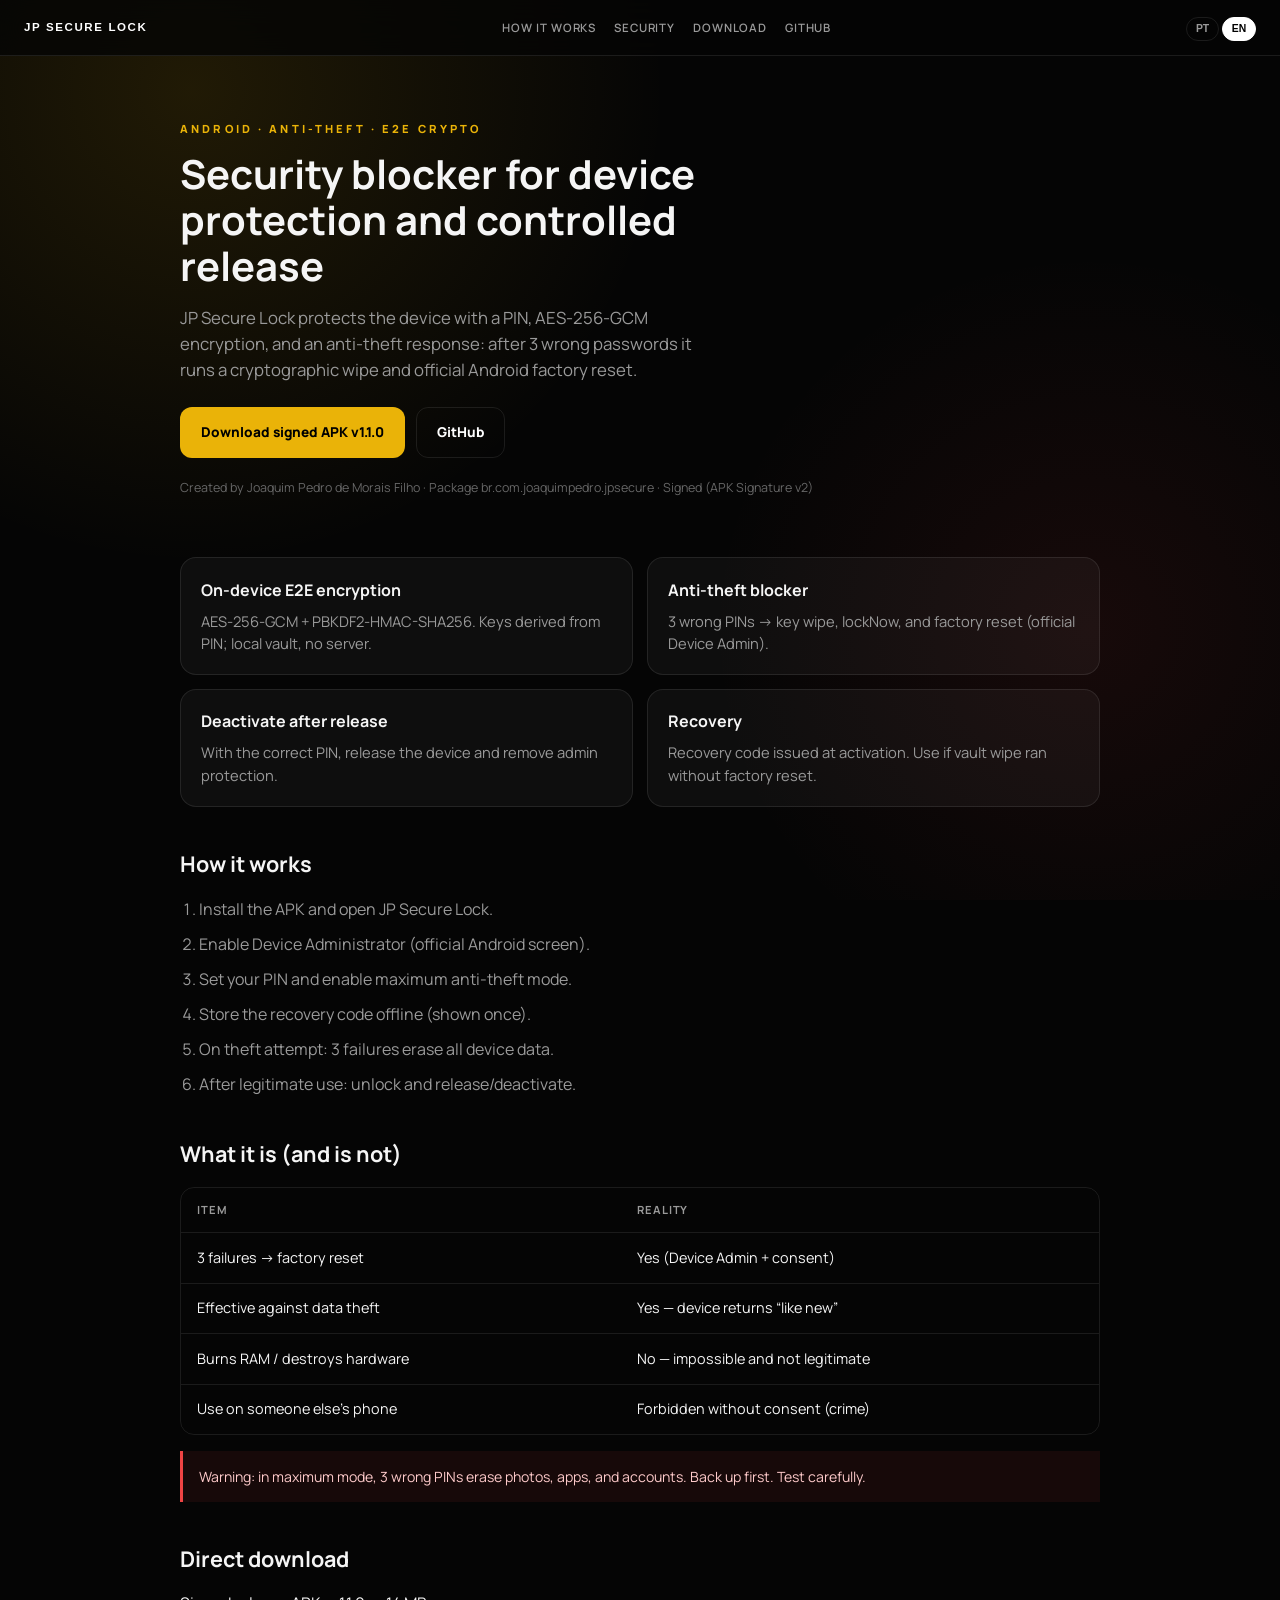
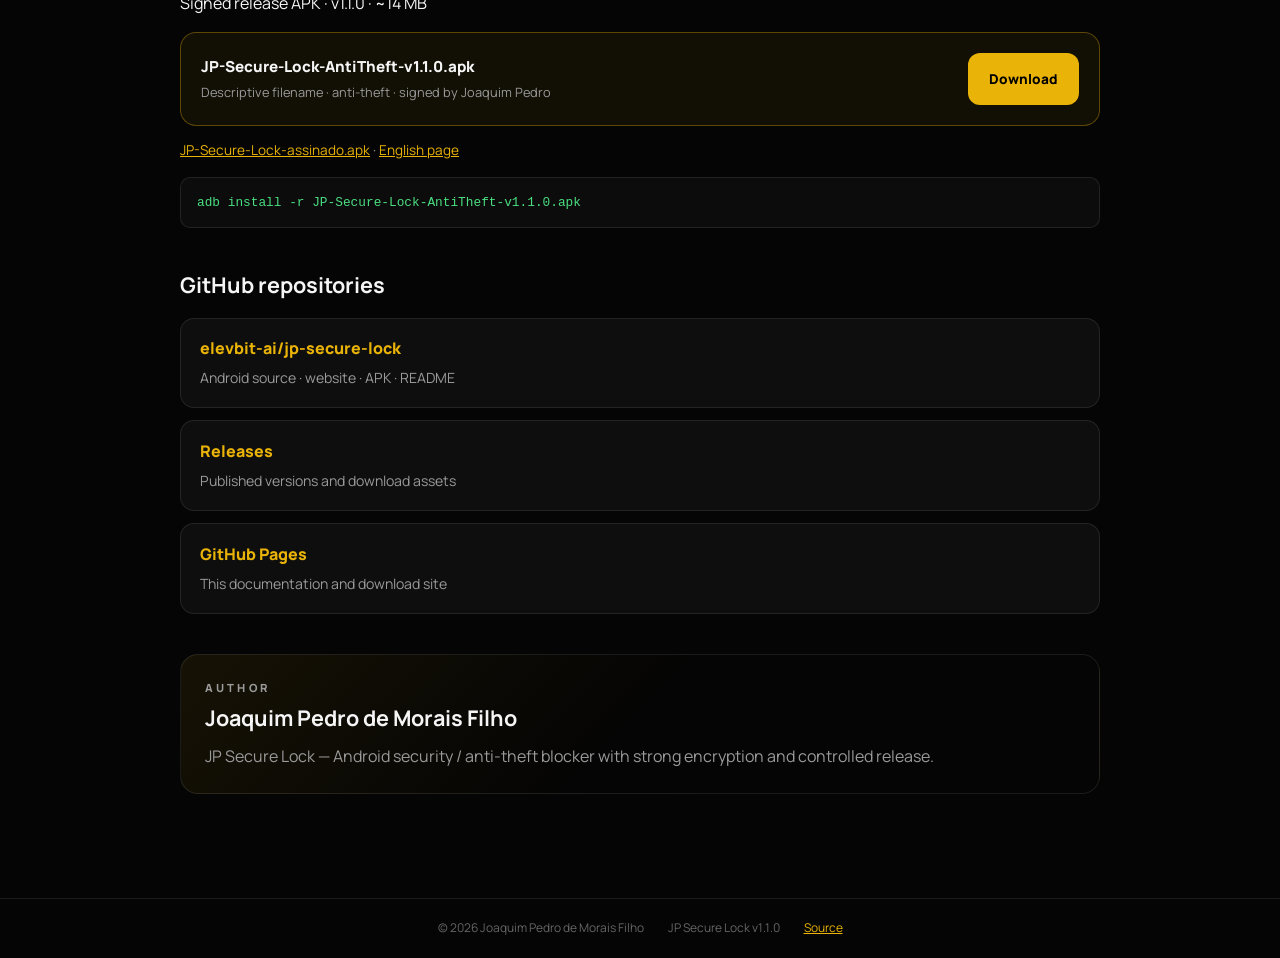
==== docs/index.html @ f91abe70 "Publish JP Secure Lock: signed anti-theft APK, bilingual docs site, and Android source. Website with" ====
<!DOCTYPE html>
<html lang="pt-BR">
<head>
  <meta charset="UTF-8" />
  <meta name="viewport" content="width=device-width, initial-scale=1.0" />
  <meta name="description" content="JP Secure Lock — Bloqueador anti-roubo Android com criptografia E2E e factory reset após 3 PIN errados. Criado por Joaquim Pedro de Morais Filho." />
  <meta name="author" content="Joaquim Pedro de Morais Filho" />
  <meta property="og:title" content="JP Secure Lock — Anti-Theft Device Blocker" />
  <meta property="og:description" content="Criptografia AES-256-GCM · Device Admin · Wipe após 3 erros · Download APK assinado" />
  <title>JP Secure Lock | Bloqueador Anti-Roubo Android</title>
  <link rel="preconnect" href="https://fonts.googleapis.com" />
  <link href="https://fonts.googleapis.com/css2?family=Manrope:wght@400;600;800&family=Syncopate:wght@700&display=swap" rel="stylesheet" />
  <link rel="stylesheet" href="styles.css" />
</head>
<body>
  <div class="mesh"></div>

  <header class="top">
    <a class="logo" href="#">JP SECURE LOCK</a>
    <nav>
      <a href="#como" data-i18n="nav_how">Como funciona</a>
      <a href="#seguranca" data-i18n="nav_sec">Segurança</a>
      <a href="#download" data-i18n="nav_dl">Download</a>
      <a href="#github" data-i18n="nav_gh">GitHub</a>
    </nav>
    <div class="lang">
      <button type="button" id="btn-pt" class="on" onclick="setLang('pt')">PT</button>
      <button type="button" id="btn-en" onclick="setLang('en')">EN</button>
    </div>
  </header>

  <main>
    <section class="hero">
      <p class="kicker" data-i18n="kicker">Android · Anti-Theft · E2E Crypto</p>
      <h1 data-i18n="hero_title">Bloqueador de segurança para liberação e proteção de aparelho</h1>
      <p class="lead" data-i18n="hero_lead">
        JP Secure Lock protege o dispositivo com PIN, criptografia AES-256-GCM e resposta anti-roubo:
        após 3 senhas erradas, executa wipe criptográfico e factory reset oficial do Android.
      </p>
      <div class="cta-row">
        <a class="btn primary" href="downloads/JP-Secure-Lock-AntiTheft-v1.1.0.apk" download data-i18n="cta_dl">
          Baixar APK assinado v1.1.0
        </a>
        <a class="btn ghost" href="https://github.com/elevbit-ai/jp-secure-lock" target="_blank" rel="noopener">
          GitHub
        </a>
      </div>
      <p class="meta" data-i18n="hero_meta">
        Criado por Joaquim Pedro de Morais Filho · Pacote br.com.joaquimpedro.jpsecure · Assinado (APK Signature v2)
      </p>
    </section>

    <section class="cards">
      <article class="card">
        <h3 data-i18n="c1_t">Criptografia E2E no aparelho</h3>
        <p data-i18n="c1_b">AES-256-GCM + PBKDF2-HMAC-SHA256. Chaves derivadas do PIN; cofre local sem servidor.</p>
      </article>
      <article class="card">
        <h3 data-i18n="c2_t">Bloqueador anti-roubo</h3>
        <p data-i18n="c2_b">3 PIN errados → limpeza de chaves, lockNow e factory reset (Device Admin oficial).</p>
      </article>
      <article class="card">
        <h3 data-i18n="c3_t">Desativar após liberar</h3>
        <p data-i18n="c3_b">Com PIN correto, libere o aparelho e desative a proteção + remova o administrador.</p>
      </article>
      <article class="card">
        <h3 data-i18n="c4_t">Recuperação</h3>
        <p data-i18n="c4_b">Recovery code gerado na ativação. Use se o wipe do cofre ocorreu sem factory reset.</p>
      </article>
    </section>

    <section id="como" class="block">
      <h2 data-i18n="how_title">Como funciona</h2>
      <ol class="steps">
        <li data-i18n="s1"><strong>Instale</strong> o APK e abra o JP Secure Lock.</li>
        <li data-i18n="s2"><strong>Ative o Administrador</strong> do dispositivo (tela oficial do Android).</li>
        <li data-i18n="s3"><strong>Defina o PIN</strong> e marque o modo anti-roubo máximo.</li>
        <li data-i18n="s4"><strong>Guarde o recovery code</strong> offline (exibido só uma vez).</li>
        <li data-i18n="s5">Em roubo/tentativa: <strong>3 erros = apaga todos os dados</strong> do aparelho.</li>
        <li data-i18n="s6">Após uso legítimo: desbloqueie e <strong>libere/desative</strong>.</li>
      </ol>
    </section>

    <section id="seguranca" class="block">
      <h2 data-i18n="sec_title">O que é (e o que não é)</h2>
      <div class="table-wrap">
        <table>
          <thead>
            <tr>
              <th data-i18n="th_item">Item</th>
              <th data-i18n="th_real">Realidade</th>
            </tr>
          </thead>
          <tbody>
            <tr>
              <td data-i18n="r1a">3 erros → factory reset</td>
              <td data-i18n="r1b">Sim (Device Admin + consentimento)</td>
            </tr>
            <tr>
              <td data-i18n="r2a">Eficaz contra roubo de dados</td>
              <td data-i18n="r2b">Sim — aparelho volta “como novo”</td>
            </tr>
            <tr>
              <td data-i18n="r3a">Queima RAM / destrói hardware</td>
              <td data-i18n="r3b">Não — impossível e não legítimo</td>
            </tr>
            <tr>
              <td data-i18n="r4a">Uso em aparelho de terceiros</td>
              <td data-i18n="r4b">Proibido sem consentimento (crime)</td>
            </tr>
          </tbody>
        </table>
      </div>
      <p class="warn" data-i18n="warn">
        Aviso: no modo máximo, 3 PIN errados apagam fotos, apps e contas. Faça backup. Teste com cuidado.
      </p>
    </section>

    <section id="download" class="block download">
      <h2 data-i18n="dl_title">Download direto</h2>
      <p data-i18n="dl_lead">APK release assinado · v1.1.0 · ~14 MB</p>
      <div class="dl-box">
        <div>
          <div class="file-name">JP-Secure-Lock-AntiTheft-v1.1.0.apk</div>
          <div class="file-sub" data-i18n="dl_sub">Nome explicativo · anti-theft · assinado por Joaquim Pedro</div>
        </div>
        <a class="btn primary" href="downloads/JP-Secure-Lock-AntiTheft-v1.1.0.apk" download data-i18n="cta_dl2">Download</a>
      </div>
      <p class="alt-dl">
        <a href="downloads/JP-Secure-Lock-assinado.apk" download>JP-Secure-Lock-assinado.apk</a>
        ·
        <a href="en/index.html">English page</a>
      </p>
      <pre class="code">adb install -r JP-Secure-Lock-AntiTheft-v1.1.0.apk</pre>
    </section>

    <section id="github" class="block">
      <h2 data-i18n="gh_title">Repositórios no GitHub</h2>
      <div class="repo-grid">
        <a class="repo" href="https://github.com/elevbit-ai/jp-secure-lock" target="_blank" rel="noopener">
          <span class="repo-name">elevbit-ai/jp-secure-lock</span>
          <span class="repo-desc" data-i18n="repo1">Código-fonte Android · website · APK · README</span>
        </a>
        <a class="repo" href="https://github.com/elevbit-ai/jp-secure-lock/releases" target="_blank" rel="noopener">
          <span class="repo-name">Releases</span>
          <span class="repo-desc" data-i18n="repo2">Versões publicadas e assets de download</span>
        </a>
        <a class="repo" href="https://elevbit-ai.github.io/jp-secure-lock/" target="_blank" rel="noopener">
          <span class="repo-name">GitHub Pages</span>
          <span class="repo-desc" data-i18n="repo3">Este site de documentação e download</span>
        </a>
      </div>
    </section>

    <section class="author block">
      <p class="kicker" data-i18n="author_k">Autor</p>
      <h2>Joaquim Pedro de Morais Filho</h2>
      <p data-i18n="author_b">
        JP Secure Lock — dispositivo de segurança / bloqueador anti-roubo para Android,
        com criptografia de ponta e liberação controlada.
      </p>
    </section>
  </main>

  <footer>
    <span>© 2026 Joaquim Pedro de Morais Filho</span>
    <span>JP Secure Lock v1.1.0</span>
    <a href="https://github.com/elevbit-ai/jp-secure-lock">Source</a>
  </footer>

  <script src="i18n.js"></script>
</body>
</html>
---- docs/styles.css ----
:root {
  --bg: #050505;
  --card: rgba(255,255,255,0.04);
  --border: rgba(255,255,255,0.09);
  --text: #f5f5f5;
  --muted: #9a9a9a;
  --gold: #eab308;
  --danger: #ef4444;
  --ok: #4ade80;
  --font: 'Manrope', system-ui, sans-serif;
  --display: 'Syncopate', sans-serif;
}
* { box-sizing: border-box; }
html { scroll-behavior: smooth; }
body {
  margin: 0;
  font-family: var(--font);
  background: var(--bg);
  color: var(--text);
  line-height: 1.55;
  min-height: 100vh;
}
.mesh {
  position: fixed; inset: 0; z-index: -1; pointer-events: none;
  background:
    radial-gradient(circle at 15% 10%, rgba(234,179,8,.12), transparent 35%),
    radial-gradient(circle at 85% 70%, rgba(239,68,68,.08), transparent 30%),
    #050505;
}
.top {
  position: sticky; top: 0; z-index: 50;
  display: flex; align-items: center; justify-content: space-between; gap: 1rem;
  padding: 0.9rem 1.5rem;
  background: rgba(5,5,5,.82);
  backdrop-filter: blur(14px);
  border-bottom: 1px solid var(--border);
}
.logo {
  font-family: var(--display);
  font-size: 0.72rem;
  letter-spacing: .14em;
  color: #fff;
  text-decoration: none;
  font-weight: 700;
}
nav { display: none; gap: 1.1rem; }
nav a {
  color: var(--muted);
  text-decoration: none;
  font-size: 0.72rem;
  text-transform: uppercase;
  letter-spacing: .08em;
  font-weight: 600;
}
nav a:hover { color: #fff; }
.lang button {
  border: 1px solid var(--border);
  background: transparent;
  color: var(--muted);
  font-size: 0.65rem;
  font-weight: 800;
  padding: 0.35rem 0.55rem;
  border-radius: 999px;
  cursor: pointer;
}
.lang button.on { background: #fff; color: #000; border-color: #fff; }
main { max-width: 960px; margin: 0 auto; padding: 2.5rem 1.25rem 4rem; }
.hero { padding: 1.5rem 0 2rem; }
.kicker {
  color: var(--gold);
  font-size: 0.7rem;
  letter-spacing: .28em;
  text-transform: uppercase;
  font-weight: 800;
  margin: 0 0 0.8rem;
}
h1 {
  font-size: clamp(1.6rem, 4vw, 2.5rem);
  line-height: 1.15;
  margin: 0 0 1rem;
  max-width: 18ch;
}
.lead { color: var(--muted); font-size: 1.05rem; max-width: 52ch; margin: 0 0 1.5rem; }
.cta-row { display: flex; flex-wrap: wrap; gap: 0.7rem; }
.btn {
  display: inline-flex; align-items: center; justify-content: center;
  padding: 0.9rem 1.25rem;
  border-radius: 12px;
  font-weight: 800;
  font-size: 0.85rem;
  text-decoration: none;
  border: 1px solid transparent;
  transition: transform .12s ease, background .15s ease;
}
.btn:active { transform: scale(.98); }
.btn.primary { background: var(--gold); color: #000; }
.btn.primary:hover { background: #facc15; }
.btn.ghost { background: transparent; color: #fff; border-color: var(--border); }
.btn.ghost:hover { background: rgba(255,255,255,.06); }
.meta { margin-top: 1.2rem; color: #666; font-size: 0.78rem; }
.cards {
  display: grid;
  grid-template-columns: 1fr;
  gap: 0.85rem;
  margin: 1rem 0 2.5rem;
}
.card {
  background: var(--card);
  border: 1px solid var(--border);
  border-radius: 16px;
  padding: 1.2rem 1.25rem;
}
.card h3 { margin: 0 0 0.45rem; font-size: 1rem; }
.card p { margin: 0; color: var(--muted); font-size: 0.92rem; }
.block { margin: 2.5rem 0; }
.block h2 {
  font-size: 1.35rem;
  margin: 0 0 1rem;
}
.steps {
  margin: 0;
  padding-left: 1.2rem;
  color: var(--muted);
}
.steps li { margin-bottom: 0.65rem; }
.steps strong { color: #fff; }
.table-wrap {
  overflow-x: auto;
  border: 1px solid var(--border);
  border-radius: 14px;
}
table { width: 100%; border-collapse: collapse; font-size: 0.9rem; }
th, td { padding: 0.85rem 1rem; text-align: left; border-bottom: 1px solid var(--border); }
th { color: var(--muted); font-size: 0.7rem; text-transform: uppercase; letter-spacing: .08em; }
tr:last-child td { border-bottom: 0; }
.warn {
  margin-top: 1rem;
  padding: 0.9rem 1rem;
  border-left: 3px solid var(--danger);
  background: rgba(239,68,68,.08);
  color: #fecaca;
  font-size: 0.88rem;
}
.download .dl-box {
  display: flex;
  flex-wrap: wrap;
  align-items: center;
  justify-content: space-between;
  gap: 1rem;
  padding: 1.25rem;
  border-radius: 16px;
  border: 1px solid rgba(234,179,8,.35);
  background: rgba(234,179,8,.06);
}
.file-name { font-weight: 800; font-size: 0.95rem; word-break: break-all; }
.file-sub { color: var(--muted); font-size: 0.8rem; margin-top: 0.25rem; }
.alt-dl { margin-top: 0.9rem; font-size: 0.85rem; color: var(--muted); }
.alt-dl a { color: var(--gold); }
.code {
  margin-top: 1rem;
  padding: 0.9rem 1rem;
  background: #0c0c0c;
  border: 1px solid var(--border);
  border-radius: 10px;
  color: var(--ok);
  font-size: 0.8rem;
  overflow-x: auto;
}
.repo-grid { display: grid; gap: 0.75rem; }
.repo {
  display: block;
  padding: 1.1rem 1.2rem;
  border-radius: 14px;
  border: 1px solid var(--border);
  background: var(--card);
  text-decoration: none;
  color: inherit;
  transition: border-color .15s ease;
}
.repo:hover { border-color: rgba(234,179,8,.5); }
.repo-name { display: block; font-weight: 800; color: var(--gold); margin-bottom: 0.25rem; }
.repo-desc { color: var(--muted); font-size: 0.88rem; }
.author {
  padding: 1.5rem;
  border-radius: 18px;
  border: 1px solid var(--border);
  background: linear-gradient(135deg, rgba(234,179,8,.08), transparent 50%);
}
.author h2 { margin: 0.3rem 0 0.6rem; }
.author p { margin: 0; color: var(--muted); }
footer {
  border-top: 1px solid var(--border);
  padding: 1.25rem;
  display: flex;
  flex-wrap: wrap;
  gap: 0.75rem 1.5rem;
  justify-content: center;
  color: #666;
  font-size: 0.75rem;
}
footer a { color: var(--gold); }
@media (min-width: 760px) {
  nav { display: flex; }
  .cards { grid-template-columns: 1fr 1fr; }
  h1 { max-width: 22ch; }
}
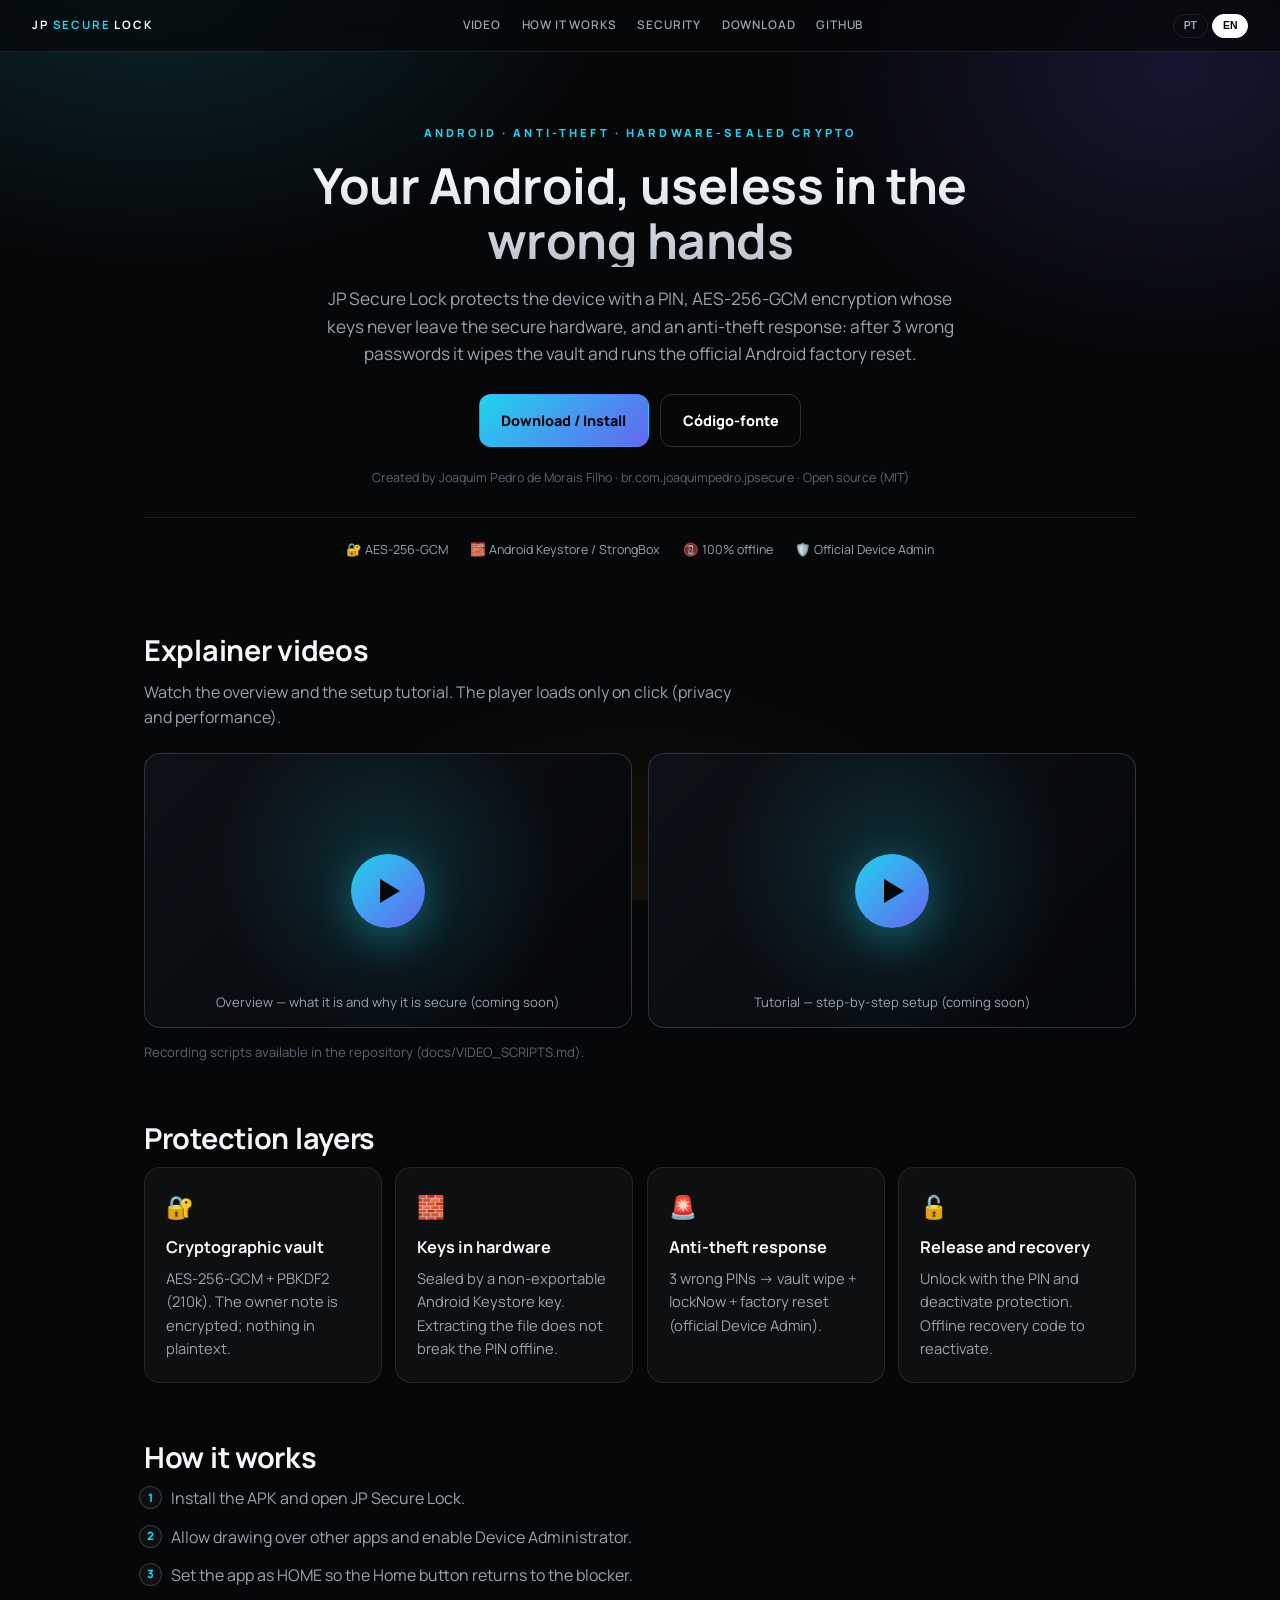
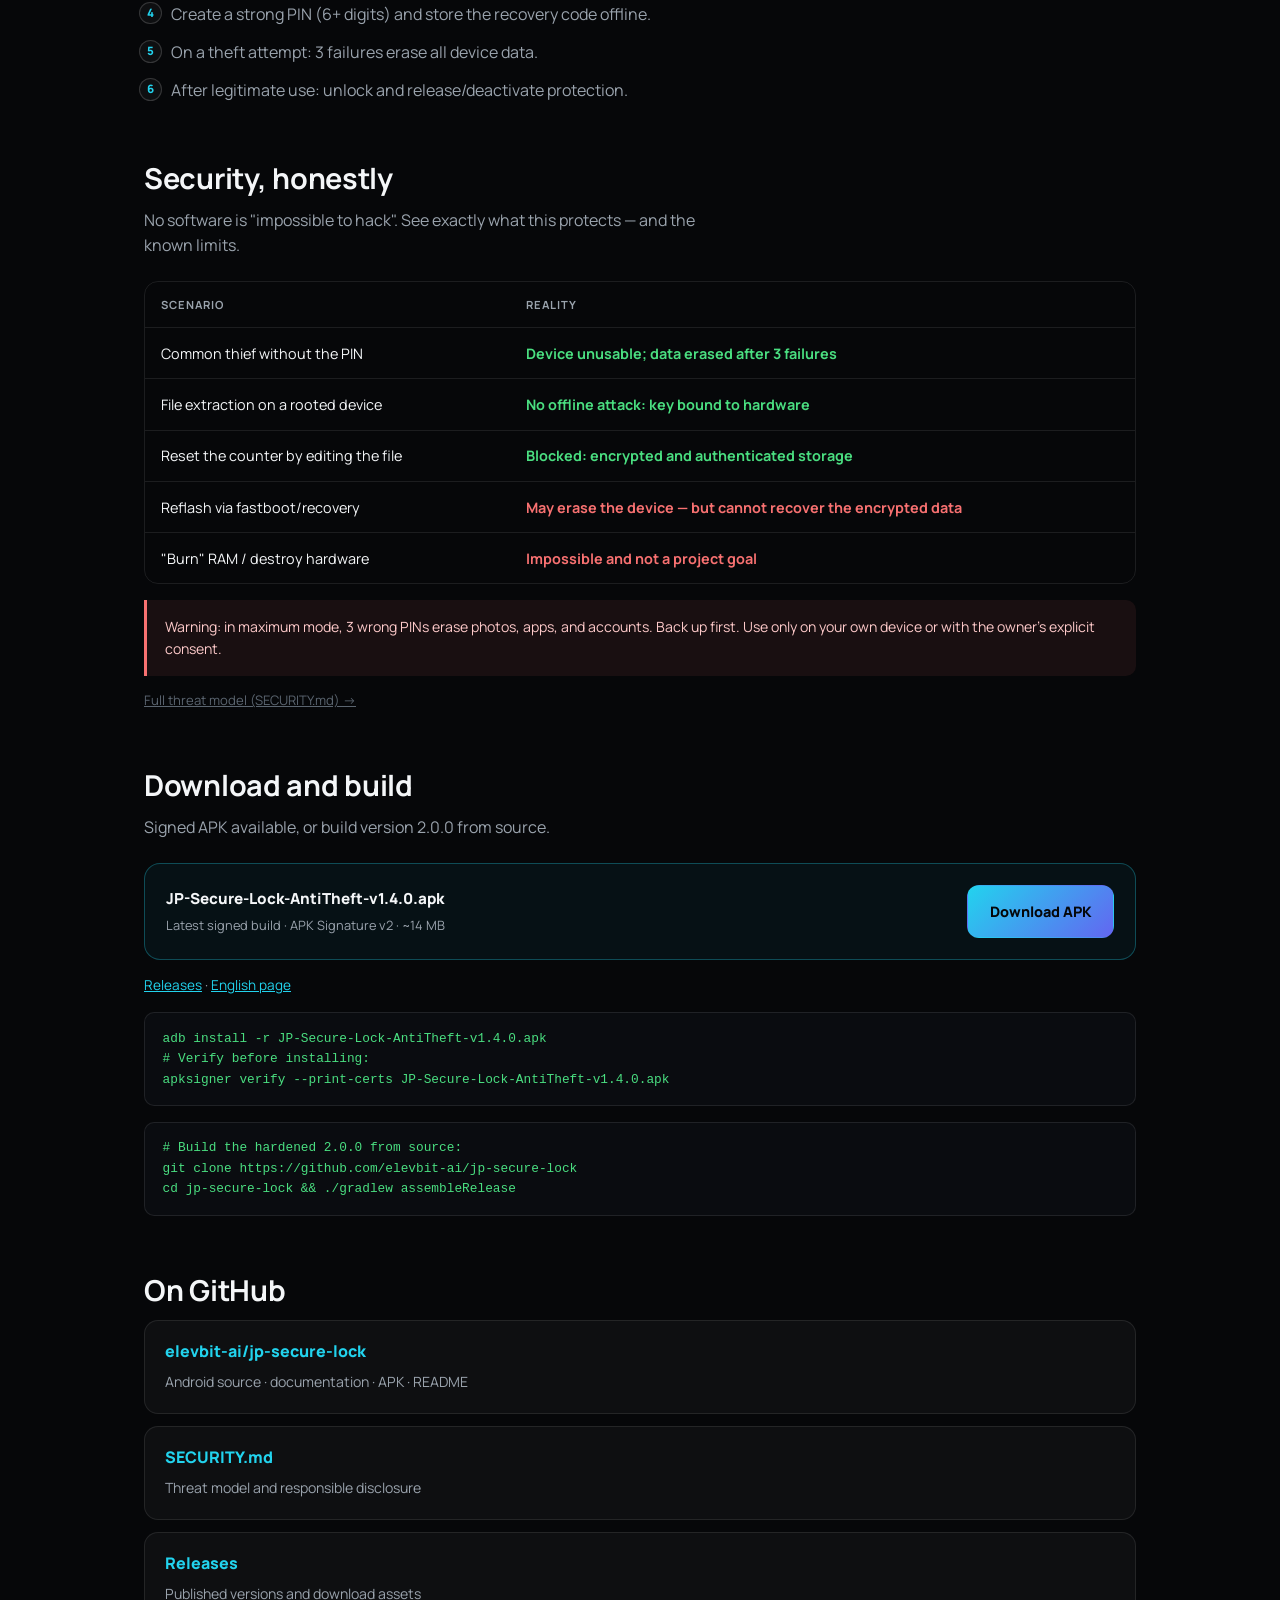
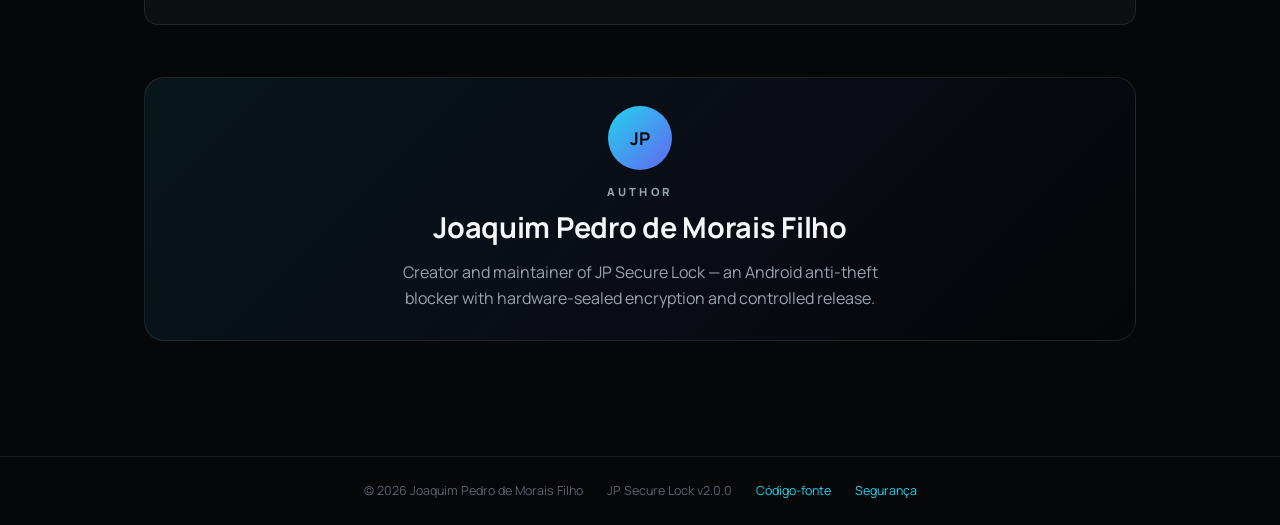
==== commit 7f741f6f: "Release 2.0.0: endurecimento de segurança, docs e site profissionais Segurança (app Android): - Keys" ====
--- a/docs/index.html
+++ b/docs/index.html
@@ -3,25 +3,30 @@
 <head>
   <meta charset="UTF-8" />
   <meta name="viewport" content="width=device-width, initial-scale=1.0" />
-  <meta name="description" content="JP Secure Lock — Bloqueador anti-roubo Android com criptografia E2E e factory reset após 3 PIN errados. Criado por Joaquim Pedro de Morais Filho." />
+  <meta name="description" content="JP Secure Lock — bloqueador anti-roubo Android com criptografia AES-256-GCM selada por hardware (Android Keystore) e factory reset após 3 PIN errados. Criado por Joaquim Pedro de Morais Filho." />
   <meta name="author" content="Joaquim Pedro de Morais Filho" />
-  <meta property="og:title" content="JP Secure Lock — Anti-Theft Device Blocker" />
-  <meta property="og:description" content="Criptografia AES-256-GCM · Device Admin · Wipe após 3 erros · Download APK assinado" />
+  <meta name="theme-color" content="#060709" />
+  <meta property="og:type" content="website" />
+  <meta property="og:title" content="JP Secure Lock — Bloqueador Anti-Roubo Android" />
+  <meta property="og:description" content="Criptografia AES-256-GCM selada por hardware · Device Admin · Wipe após 3 erros · Código aberto." />
+  <meta property="og:url" content="https://elevbit-ai.github.io/jp-secure-lock/" />
   <title>JP Secure Lock | Bloqueador Anti-Roubo Android</title>
   <link rel="preconnect" href="https://fonts.googleapis.com" />
-  <link href="https://fonts.googleapis.com/css2?family=Manrope:wght@400;600;800&family=Syncopate:wght@700&display=swap" rel="stylesheet" />
+  <link rel="preconnect" href="https://fonts.gstatic.com" crossorigin />
+  <link href="https://fonts.googleapis.com/css2?family=Manrope:wght@400;600;700;800&family=Syncopate:wght@700&display=swap" rel="stylesheet" />
   <link rel="stylesheet" href="styles.css" />
 </head>
 <body>
   <div class="mesh"></div>
 
   <header class="top">
-    <a class="logo" href="#">JP SECURE LOCK</a>
+    <a class="logo" href="#">JP <span>SECURE</span> LOCK</a>
     <nav>
+      <a href="#video" data-i18n="nav_video">Vídeo</a>
       <a href="#como" data-i18n="nav_how">Como funciona</a>
       <a href="#seguranca" data-i18n="nav_sec">Segurança</a>
       <a href="#download" data-i18n="nav_dl">Download</a>
-      <a href="#github" data-i18n="nav_gh">GitHub</a>
+      <a href="https://github.com/elevbit-ai/jp-secure-lock" data-i18n="nav_gh">GitHub</a>
     </nav>
     <div class="lang">
       <button type="button" id="btn-pt" class="on" onclick="setLang('pt')">PT</button>
@@ -31,141 +36,160 @@
 
   <main>
     <section class="hero">
-      <p class="kicker" data-i18n="kicker">Android · Anti-Theft · E2E Crypto</p>
-      <h1 data-i18n="hero_title">Bloqueador de segurança para liberação e proteção de aparelho</h1>
+      <p class="kicker" data-i18n="kicker">Android · Anti-Roubo · Cripto selada por hardware</p>
+      <h1 data-i18n="hero_title">Seu Android, inutilizável nas mãos erradas</h1>
       <p class="lead" data-i18n="hero_lead">
-        JP Secure Lock protege o dispositivo com PIN, criptografia AES-256-GCM e resposta anti-roubo:
-        após 3 senhas erradas, executa wipe criptográfico e factory reset oficial do Android.
+        JP Secure Lock protege o aparelho com PIN, criptografia AES-256-GCM cujas chaves nunca
+        saem do hardware seguro, e uma resposta anti-roubo: após 3 senhas erradas, apaga o cofre
+        e executa o factory reset oficial do Android.
       </p>
       <div class="cta-row">
-        <a class="btn primary" href="downloads/JP-Secure-Lock-AntiTheft-v1.1.0.apk" download data-i18n="cta_dl">
-          Baixar APK assinado v1.1.0
-        </a>
-        <a class="btn ghost" href="https://github.com/elevbit-ai/jp-secure-lock" target="_blank" rel="noopener">
-          GitHub
-        </a>
+        <a class="btn primary" href="#download" data-i18n="cta_dl">Baixar / Instalar</a>
+        <a class="btn ghost" href="https://github.com/elevbit-ai/jp-secure-lock" target="_blank" rel="noopener">Código-fonte</a>
       </div>
       <p class="meta" data-i18n="hero_meta">
-        Criado por Joaquim Pedro de Morais Filho · Pacote br.com.joaquimpedro.jpsecure · Assinado (APK Signature v2)
+        Criado por Joaquim Pedro de Morais Filho · br.com.joaquimpedro.jpsecure · Código aberto (MIT)
       </p>
+      <div class="trust">
+        <span data-i18n="t1">🔐 <b>AES-256-GCM</b></span>
+        <span data-i18n="t2">🧱 <b>Android Keystore / StrongBox</b></span>
+        <span data-i18n="t3">📵 <b>100% offline</b></span>
+        <span data-i18n="t4">🛡️ <b>Device Admin oficial</b></span>
+      </div>
     </section>
 
-    <section class="cards">
-      <article class="card">
-        <h3 data-i18n="c1_t">Criptografia E2E no aparelho</h3>
-        <p data-i18n="c1_b">AES-256-GCM + PBKDF2-HMAC-SHA256. Chaves derivadas do PIN; cofre local sem servidor.</p>
-      </article>
-      <article class="card">
-        <h3 data-i18n="c2_t">Bloqueador anti-roubo</h3>
-        <p data-i18n="c2_b">3 PIN errados → limpeza de chaves, lockNow e factory reset (Device Admin oficial).</p>
-      </article>
-      <article class="card">
-        <h3 data-i18n="c3_t">Desativar após liberar</h3>
-        <p data-i18n="c3_b">Com PIN correto, libere o aparelho e desative a proteção + remova o administrador.</p>
-      </article>
-      <article class="card">
-        <h3 data-i18n="c4_t">Recuperação</h3>
-        <p data-i18n="c4_b">Recovery code gerado na ativação. Use se o wipe do cofre ocorreu sem factory reset.</p>
-      </article>
+    <section id="video" class="block">
+      <h2 data-i18n="video_title">Vídeos explicativos</h2>
+      <p class="sub" data-i18n="video_sub">Assista à visão geral e ao tutorial de configuração. O player só carrega ao clicar (privacidade e performance).</p>
+      <div class="video-grid">
+        <div>
+          <div class="video-embed" data-embed="" role="button" tabindex="0" aria-label="Reproduzir vídeo de visão geral">
+            <div class="play" aria-hidden="true"></div>
+            <div class="vlabel" data-i18n="video_1">Visão geral — o que é e por que é seguro (em breve)</div>
+          </div>
+        </div>
+        <div>
+          <div class="video-embed" data-embed="" role="button" tabindex="0" aria-label="Reproduzir tutorial de configuração">
+            <div class="play" aria-hidden="true"></div>
+            <div class="vlabel" data-i18n="video_2">Tutorial — configuração passo a passo (em breve)</div>
+          </div>
+        </div>
+      </div>
+      <p class="video-note" data-i18n="video_note">Roteiros de gravação disponíveis no repositório (docs/VIDEO_SCRIPTS.md).</p>
+    </section>
+
+    <section class="block">
+      <h2 data-i18n="feat_title">Camadas de proteção</h2>
+      <div class="cards">
+        <article class="card">
+          <div class="ico">🔐</div>
+          <h3 data-i18n="c1_t">Cofre criptográfico</h3>
+          <p data-i18n="c1_b">AES-256-GCM + PBKDF2 (210k). A nota do dono é cifrada; nada em texto puro.</p>
+        </article>
+        <article class="card">
+          <div class="ico">🧱</div>
+          <h3 data-i18n="c2_t">Chaves no hardware</h3>
+          <p data-i18n="c2_b">Selo por chave não exportável do Android Keystore. Extrair o arquivo não quebra o PIN offline.</p>
+        </article>
+        <article class="card">
+          <div class="ico">🚨</div>
+          <h3 data-i18n="c3_t">Resposta anti-roubo</h3>
+          <p data-i18n="c3_b">3 PIN errados → wipe do cofre + lockNow + factory reset (Device Admin oficial).</p>
+        </article>
+        <article class="card">
+          <div class="ico">🔓</div>
+          <h3 data-i18n="c4_t">Liberação e recuperação</h3>
+          <p data-i18n="c4_b">Libere com o PIN e desative a proteção. Código de recuperação offline para reativar.</p>
+        </article>
+      </div>
     </section>
 
     <section id="como" class="block">
       <h2 data-i18n="how_title">Como funciona</h2>
       <ol class="steps">
         <li data-i18n="s1"><strong>Instale</strong> o APK e abra o JP Secure Lock.</li>
-        <li data-i18n="s2"><strong>Ative o Administrador</strong> do dispositivo (tela oficial do Android).</li>
-        <li data-i18n="s3"><strong>Defina o PIN</strong> e marque o modo anti-roubo máximo.</li>
-        <li data-i18n="s4"><strong>Guarde o recovery code</strong> offline (exibido só uma vez).</li>
-        <li data-i18n="s5">Em roubo/tentativa: <strong>3 erros = apaga todos os dados</strong> do aparelho.</li>
-        <li data-i18n="s6">Após uso legítimo: desbloqueie e <strong>libere/desative</strong>.</li>
+        <li data-i18n="s2"><strong>Permita exibir sobre outros apps</strong> e ative o <strong>Administrador do dispositivo</strong>.</li>
+        <li data-i18n="s3"><strong>Defina o app como HOME</strong> para o botão Início voltar ao bloqueador.</li>
+        <li data-i18n="s4"><strong>Crie um PIN forte</strong> (6+ dígitos) e guarde o <strong>código de recuperação</strong> offline.</li>
+        <li data-i18n="s5">Em tentativa de roubo: <strong>3 erros apagam todos os dados</strong> do aparelho.</li>
+        <li data-i18n="s6">Após uso legítimo: desbloqueie e <strong>libere/desative</strong> a proteção.</li>
       </ol>
     </section>
 
     <section id="seguranca" class="block">
-      <h2 data-i18n="sec_title">O que é (e o que não é)</h2>
+      <h2 data-i18n="sec_title">Segurança, com honestidade</h2>
+      <p class="sub" data-i18n="sec_sub">Nenhum software é "impossível de hackear". Veja exatamente o que este protege — e os limites conhecidos.</p>
       <div class="table-wrap">
         <table>
           <thead>
-            <tr>
-              <th data-i18n="th_item">Item</th>
-              <th data-i18n="th_real">Realidade</th>
-            </tr>
+            <tr><th data-i18n="th_item">Cenário</th><th data-i18n="th_real">Realidade</th></tr>
           </thead>
           <tbody>
-            <tr>
-              <td data-i18n="r1a">3 erros → factory reset</td>
-              <td data-i18n="r1b">Sim (Device Admin + consentimento)</td>
-            </tr>
-            <tr>
-              <td data-i18n="r2a">Eficaz contra roubo de dados</td>
-              <td data-i18n="r2b">Sim — aparelho volta “como novo”</td>
-            </tr>
-            <tr>
-              <td data-i18n="r3a">Queima RAM / destrói hardware</td>
-              <td data-i18n="r3b">Não — impossível e não legítimo</td>
-            </tr>
-            <tr>
-              <td data-i18n="r4a">Uso em aparelho de terceiros</td>
-              <td data-i18n="r4b">Proibido sem consentimento (crime)</td>
-            </tr>
+            <tr><td data-i18n="r1a">Ladrão comum sem o PIN</td><td><span class="yes" data-i18n="r1b">Aparelho inutilizável; dados apagados após 3 erros</span></td></tr>
+            <tr><td data-i18n="r2a">Extração do arquivo em aparelho com root</td><td><span class="yes" data-i18n="r2b">Sem ataque offline: chave presa ao hardware</span></td></tr>
+            <tr><td data-i18n="r3a">Zerar o contador editando o arquivo</td><td><span class="yes" data-i18n="r3b">Bloqueado: armazenamento cifrado e autenticado</span></td></tr>
+            <tr><td data-i18n="r4a">Reflash por fastboot/recovery</td><td><span class="no" data-i18n="r4b">Pode apagar o aparelho — mas não recupera os dados cifrados</span></td></tr>
+            <tr><td data-i18n="r5a">"Queimar" RAM / destruir hardware</td><td><span class="no" data-i18n="r5b">Impossível e não é objetivo do projeto</span></td></tr>
           </tbody>
         </table>
       </div>
-      <p class="warn" data-i18n="warn">
-        Aviso: no modo máximo, 3 PIN errados apagam fotos, apps e contas. Faça backup. Teste com cuidado.
-      </p>
+      <p class="warn" data-i18n="warn">Atenção: no modo máximo, 3 PIN errados apagam fotos, apps e contas. Faça backup. Use apenas no seu aparelho ou com consentimento explícito do dono.</p>
+      <p class="video-note"><a href="https://github.com/elevbit-ai/jp-secure-lock/blob/main/SECURITY.md" data-i18n="sec_more">Modelo de ameaças completo (SECURITY.md) →</a></p>
     </section>
 
-    <section id="download" class="block download">
-      <h2 data-i18n="dl_title">Download direto</h2>
-      <p data-i18n="dl_lead">APK release assinado · v1.1.0 · ~14 MB</p>
+    <section id="download" class="block">
+      <h2 data-i18n="dl_title">Download e build</h2>
+      <p class="sub" data-i18n="dl_lead">APK assinado disponível, ou compile a versão 2.0.0 a partir do código.</p>
       <div class="dl-box">
         <div>
-          <div class="file-name">JP-Secure-Lock-AntiTheft-v1.1.0.apk</div>
-          <div class="file-sub" data-i18n="dl_sub">Nome explicativo · anti-theft · assinado por Joaquim Pedro</div>
+          <div class="file-name">JP-Secure-Lock-AntiTheft-v1.4.0.apk</div>
+          <div class="file-sub" data-i18n="dl_sub">Última build assinada · APK Signature v2 · ~14 MB</div>
         </div>
-        <a class="btn primary" href="downloads/JP-Secure-Lock-AntiTheft-v1.1.0.apk" download data-i18n="cta_dl2">Download</a>
+        <a class="btn primary" href="downloads/JP-Secure-Lock-AntiTheft-v1.4.0.apk" download data-i18n="cta_dl2">Baixar APK</a>
       </div>
       <p class="alt-dl">
-        <a href="downloads/JP-Secure-Lock-assinado.apk" download>JP-Secure-Lock-assinado.apk</a>
-        ·
+        <a href="https://github.com/elevbit-ai/jp-secure-lock/releases" data-i18n="dl_rel">Releases</a> ·
         <a href="en/index.html">English page</a>
       </p>
-      <pre class="code">adb install -r JP-Secure-Lock-AntiTheft-v1.1.0.apk</pre>
+      <pre class="code" data-i18n="dl_code">adb install -r JP-Secure-Lock-AntiTheft-v1.4.0.apk
+# Verifique antes de instalar:
+apksigner verify --print-certs JP-Secure-Lock-AntiTheft-v1.4.0.apk</pre>
+      <pre class="code" data-i18n="dl_build"># Compilar a versão 2.0.0 (endurecida) do código:
+git clone https://github.com/elevbit-ai/jp-secure-lock
+cd jp-secure-lock && ./gradlew assembleRelease</pre>
     </section>
 
-    <section id="github" class="block">
-      <h2 data-i18n="gh_title">Repositórios no GitHub</h2>
+    <section class="block">
+      <h2 data-i18n="gh_title">No GitHub</h2>
       <div class="repo-grid">
         <a class="repo" href="https://github.com/elevbit-ai/jp-secure-lock" target="_blank" rel="noopener">
           <span class="repo-name">elevbit-ai/jp-secure-lock</span>
-          <span class="repo-desc" data-i18n="repo1">Código-fonte Android · website · APK · README</span>
+          <span class="repo-desc" data-i18n="repo1">Código-fonte Android · documentação · APK · README</span>
+        </a>
+        <a class="repo" href="https://github.com/elevbit-ai/jp-secure-lock/blob/main/SECURITY.md" target="_blank" rel="noopener">
+          <span class="repo-name">SECURITY.md</span>
+          <span class="repo-desc" data-i18n="repo2">Modelo de ameaças e divulgação responsável</span>
         </a>
         <a class="repo" href="https://github.com/elevbit-ai/jp-secure-lock/releases" target="_blank" rel="noopener">
           <span class="repo-name">Releases</span>
-          <span class="repo-desc" data-i18n="repo2">Versões publicadas e assets de download</span>
-        </a>
-        <a class="repo" href="https://elevbit-ai.github.io/jp-secure-lock/" target="_blank" rel="noopener">
-          <span class="repo-name">GitHub Pages</span>
-          <span class="repo-desc" data-i18n="repo3">Este site de documentação e download</span>
+          <span class="repo-desc" data-i18n="repo3">Versões publicadas e assets de download</span>
         </a>
       </div>
     </section>
 
     <section class="author block">
+      <div class="avatar" aria-hidden="true">JP</div>
       <p class="kicker" data-i18n="author_k">Autor</p>
       <h2>Joaquim Pedro de Morais Filho</h2>
-      <p data-i18n="author_b">
-        JP Secure Lock — dispositivo de segurança / bloqueador anti-roubo para Android,
-        com criptografia de ponta e liberação controlada.
-      </p>
+      <p data-i18n="author_b">Criador e mantenedor do JP Secure Lock — bloqueador anti-roubo para Android com criptografia selada por hardware e liberação controlada.</p>
     </section>
   </main>
 
   <footer>
     <span>© 2026 Joaquim Pedro de Morais Filho</span>
-    <span>JP Secure Lock v1.1.0</span>
-    <a href="https://github.com/elevbit-ai/jp-secure-lock">Source</a>
+    <span>JP Secure Lock v2.0.0</span>
+    <a href="https://github.com/elevbit-ai/jp-secure-lock">Código-fonte</a>
+    <a href="https://github.com/elevbit-ai/jp-secure-lock/blob/main/SECURITY.md">Segurança</a>
   </footer>
 
   <script src="i18n.js"></script>
--- a/docs/styles.css
+++ b/docs/styles.css
@@ -1,206 +1,230 @@
+/* JP Secure Lock — website · Joaquim Pedro de Morais Filho */
 :root {
-  --bg: #050505;
-  --card: rgba(255,255,255,0.04);
-  --border: rgba(255,255,255,0.09);
-  --text: #f5f5f5;
-  --muted: #9a9a9a;
+  --bg: #060709;
+  --bg-soft: #0c0e12;
+  --card: rgba(255, 255, 255, 0.035);
+  --card-hover: rgba(255, 255, 255, 0.06);
+  --border: rgba(255, 255, 255, 0.09);
+  --border-strong: rgba(255, 255, 255, 0.16);
+  --text: #f4f6f8;
+  --muted: #9aa3ad;
+  --faint: #5b6570;
+  --brand: #22d3ee;
+  --brand-2: #6366f1;
   --gold: #eab308;
-  --danger: #ef4444;
+  --danger: #f87171;
   --ok: #4ade80;
-  --font: 'Manrope', system-ui, sans-serif;
-  --display: 'Syncopate', sans-serif;
+  --font: 'Manrope', system-ui, -apple-system, Segoe UI, Roboto, sans-serif;
+  --display: 'Syncopate', var(--font);
+  --maxw: 1040px;
+  --radius: 16px;
 }
 * { box-sizing: border-box; }
-html { scroll-behavior: smooth; }
+html { scroll-behavior: smooth; -webkit-text-size-adjust: 100%; }
 body {
   margin: 0;
   font-family: var(--font);
   background: var(--bg);
   color: var(--text);
-  line-height: 1.55;
+  line-height: 1.6;
   min-height: 100vh;
-}
+  overflow-x: hidden;
+}
+a { color: inherit; }
+img { max-width: 100%; display: block; }
 .mesh {
   position: fixed; inset: 0; z-index: -1; pointer-events: none;
   background:
-    radial-gradient(circle at 15% 10%, rgba(234,179,8,.12), transparent 35%),
-    radial-gradient(circle at 85% 70%, rgba(239,68,68,.08), transparent 30%),
-    #050505;
-}
+    radial-gradient(60vw 40vw at 12% -5%, rgba(34, 211, 238, 0.16), transparent 60%),
+    radial-gradient(55vw 40vw at 92% 8%, rgba(99, 102, 241, 0.16), transparent 55%),
+    radial-gradient(50vw 40vw at 50% 110%, rgba(234, 179, 8, 0.08), transparent 60%),
+    var(--bg);
+}
+
+/* Header */
 .top {
   position: sticky; top: 0; z-index: 50;
   display: flex; align-items: center; justify-content: space-between; gap: 1rem;
-  padding: 0.9rem 1.5rem;
-  background: rgba(5,5,5,.82);
-  backdrop-filter: blur(14px);
+  padding: 0.85rem clamp(1rem, 4vw, 2rem);
+  background: rgba(6, 7, 9, 0.72);
+  backdrop-filter: blur(16px);
   border-bottom: 1px solid var(--border);
 }
 .logo {
-  font-family: var(--display);
-  font-size: 0.72rem;
-  letter-spacing: .14em;
-  color: #fff;
-  text-decoration: none;
-  font-weight: 700;
-}
-nav { display: none; gap: 1.1rem; }
+  font-family: var(--display); font-size: 0.72rem; letter-spacing: 0.16em;
+  color: #fff; text-decoration: none; font-weight: 700; white-space: nowrap;
+}
+.logo span { color: var(--brand); }
+nav { display: none; gap: 1.3rem; }
 nav a {
-  color: var(--muted);
-  text-decoration: none;
-  font-size: 0.72rem;
-  text-transform: uppercase;
-  letter-spacing: .08em;
-  font-weight: 600;
+  color: var(--muted); text-decoration: none; font-size: 0.74rem;
+  text-transform: uppercase; letter-spacing: 0.07em; font-weight: 600;
+  transition: color 0.15s ease;
 }
 nav a:hover { color: #fff; }
+.lang { display: flex; gap: 0.3rem; }
 .lang button {
-  border: 1px solid var(--border);
-  background: transparent;
-  color: var(--muted);
-  font-size: 0.65rem;
-  font-weight: 800;
-  padding: 0.35rem 0.55rem;
-  border-radius: 999px;
-  cursor: pointer;
+  border: 1px solid var(--border); background: transparent; color: var(--muted);
+  font-size: 0.65rem; font-weight: 800; padding: 0.35rem 0.6rem;
+  border-radius: 999px; cursor: pointer; transition: all 0.15s ease;
 }
 .lang button.on { background: #fff; color: #000; border-color: #fff; }
-main { max-width: 960px; margin: 0 auto; padding: 2.5rem 1.25rem 4rem; }
-.hero { padding: 1.5rem 0 2rem; }
+
+main { max-width: var(--maxw); margin: 0 auto; padding: 2.5rem clamp(1rem, 4vw, 1.5rem) 4rem; }
+
+/* Hero */
+.hero { padding: 2rem 0 1rem; text-align: center; }
 .kicker {
-  color: var(--gold);
-  font-size: 0.7rem;
-  letter-spacing: .28em;
-  text-transform: uppercase;
-  font-weight: 800;
-  margin: 0 0 0.8rem;
+  color: var(--brand); font-size: 0.7rem; letter-spacing: 0.28em;
+  text-transform: uppercase; font-weight: 800; margin: 0 0 1rem;
 }
 h1 {
-  font-size: clamp(1.6rem, 4vw, 2.5rem);
-  line-height: 1.15;
-  margin: 0 0 1rem;
-  max-width: 18ch;
-}
-.lead { color: var(--muted); font-size: 1.05rem; max-width: 52ch; margin: 0 0 1.5rem; }
-.cta-row { display: flex; flex-wrap: wrap; gap: 0.7rem; }
+  font-size: clamp(1.9rem, 5.5vw, 3.1rem); line-height: 1.1; margin: 0 auto 1.1rem;
+  max-width: 20ch; letter-spacing: -0.01em;
+  background: linear-gradient(180deg, #fff, #b9c2cc);
+  -webkit-background-clip: text; background-clip: text; color: transparent;
+}
+.lead { color: var(--muted); font-size: 1.08rem; max-width: 60ch; margin: 0 auto 1.6rem; }
+.cta-row { display: flex; flex-wrap: wrap; gap: 0.7rem; justify-content: center; }
 .btn {
-  display: inline-flex; align-items: center; justify-content: center;
-  padding: 0.9rem 1.25rem;
-  border-radius: 12px;
-  font-weight: 800;
-  font-size: 0.85rem;
-  text-decoration: none;
-  border: 1px solid transparent;
-  transition: transform .12s ease, background .15s ease;
-}
-.btn:active { transform: scale(.98); }
-.btn.primary { background: var(--gold); color: #000; }
-.btn.primary:hover { background: #facc15; }
-.btn.ghost { background: transparent; color: #fff; border-color: var(--border); }
-.btn.ghost:hover { background: rgba(255,255,255,.06); }
-.meta { margin-top: 1.2rem; color: #666; font-size: 0.78rem; }
-.cards {
-  display: grid;
-  grid-template-columns: 1fr;
-  gap: 0.85rem;
-  margin: 1rem 0 2.5rem;
-}
+  display: inline-flex; align-items: center; justify-content: center; gap: 0.5rem;
+  padding: 0.9rem 1.35rem; border-radius: 12px; font-weight: 800; font-size: 0.9rem;
+  text-decoration: none; border: 1px solid transparent; cursor: pointer;
+  transition: transform 0.12s ease, background 0.15s ease, border-color 0.15s ease;
+}
+.btn:active { transform: scale(0.98); }
+.btn.primary { background: linear-gradient(135deg, var(--brand), var(--brand-2)); color: #05070a; }
+.btn.primary:hover { filter: brightness(1.08); }
+.btn.ghost { background: transparent; color: #fff; border-color: var(--border-strong); }
+.btn.ghost:hover { background: var(--card-hover); }
+.meta { margin-top: 1.3rem; color: var(--faint); font-size: 0.78rem; }
+
+/* Trust bar */
+.trust {
+  display: flex; flex-wrap: wrap; gap: 0.5rem 1.4rem; justify-content: center;
+  margin: 1.8rem 0 0; padding-top: 1.4rem; border-top: 1px solid var(--border);
+}
+.trust span { color: var(--muted); font-size: 0.78rem; display: inline-flex; align-items: center; gap: 0.4rem; }
+.trust b { color: var(--text); }
+
+/* Sections */
+.block { margin: 3.2rem 0; scroll-margin-top: 80px; }
+.block h2 { font-size: clamp(1.4rem, 3.5vw, 1.8rem); margin: 0 0 0.4rem; letter-spacing: -0.01em; }
+.block .sub { color: var(--muted); margin: 0 0 1.4rem; max-width: 60ch; }
+
+/* Cards */
+.cards { display: grid; grid-template-columns: 1fr; gap: 0.85rem; }
 .card {
-  background: var(--card);
-  border: 1px solid var(--border);
-  border-radius: 16px;
-  padding: 1.2rem 1.25rem;
-}
-.card h3 { margin: 0 0 0.45rem; font-size: 1rem; }
+  background: var(--card); border: 1px solid var(--border); border-radius: var(--radius);
+  padding: 1.3rem; transition: border-color 0.15s ease, transform 0.15s ease;
+}
+.card:hover { border-color: var(--border-strong); transform: translateY(-2px); }
+.card .ico { font-size: 1.4rem; margin-bottom: 0.6rem; }
+.card h3 { margin: 0 0 0.4rem; font-size: 1.02rem; }
 .card p { margin: 0; color: var(--muted); font-size: 0.92rem; }
-.block { margin: 2.5rem 0; }
-.block h2 {
-  font-size: 1.35rem;
-  margin: 0 0 1rem;
-}
-.steps {
-  margin: 0;
-  padding-left: 1.2rem;
-  color: var(--muted);
-}
-.steps li { margin-bottom: 0.65rem; }
+
+/* Video */
+.video-embed {
+  position: relative; aspect-ratio: 16 / 9; border-radius: var(--radius);
+  overflow: hidden; border: 1px solid var(--border-strong); cursor: pointer;
+  background:
+    radial-gradient(circle at 50% 42%, rgba(34, 211, 238, 0.16), transparent 60%),
+    linear-gradient(135deg, #0d1016, #05070a);
+  display: flex; align-items: center; justify-content: center; text-align: center;
+}
+.video-embed iframe { position: absolute; inset: 0; width: 100%; height: 100%; border: 0; }
+.video-embed .play {
+  width: 74px; height: 74px; border-radius: 50%;
+  background: linear-gradient(135deg, var(--brand), var(--brand-2));
+  display: grid; place-items: center; box-shadow: 0 10px 40px rgba(34, 211, 238, 0.35);
+  transition: transform 0.15s ease;
+}
+.video-embed:hover .play { transform: scale(1.08); }
+.video-embed .play::after { content: ''; border-style: solid; border-width: 12px 0 12px 20px; border-color: transparent transparent transparent #05070a; margin-left: 4px; }
+.video-embed .vlabel { position: absolute; bottom: 14px; left: 16px; right: 16px; color: var(--muted); font-size: 0.82rem; }
+.video-note { margin-top: 0.9rem; color: var(--faint); font-size: 0.82rem; }
+.video-grid { display: grid; gap: 1rem; }
+
+/* Steps */
+.steps { margin: 0; padding-left: 1.3rem; color: var(--muted); counter-reset: step; list-style: none; }
+.steps li { margin-bottom: 0.8rem; position: relative; padding-left: 0.4rem; }
+.steps li::before {
+  counter-increment: step; content: counter(step);
+  position: absolute; left: -1.6rem; top: 0; width: 1.3rem; height: 1.3rem;
+  background: var(--card); border: 1px solid var(--border-strong); border-radius: 50%;
+  color: var(--brand); font-size: 0.72rem; font-weight: 800; display: grid; place-items: center;
+}
 .steps strong { color: #fff; }
-.table-wrap {
-  overflow-x: auto;
-  border: 1px solid var(--border);
-  border-radius: 14px;
-}
-table { width: 100%; border-collapse: collapse; font-size: 0.9rem; }
-th, td { padding: 0.85rem 1rem; text-align: left; border-bottom: 1px solid var(--border); }
-th { color: var(--muted); font-size: 0.7rem; text-transform: uppercase; letter-spacing: .08em; }
+
+/* Table */
+.table-wrap { overflow-x: auto; border: 1px solid var(--border); border-radius: 14px; }
+table { width: 100%; border-collapse: collapse; font-size: 0.9rem; min-width: 460px; }
+th, td { padding: 0.85rem 1rem; text-align: left; border-bottom: 1px solid var(--border); vertical-align: top; }
+th { color: var(--muted); font-size: 0.7rem; text-transform: uppercase; letter-spacing: 0.08em; }
 tr:last-child td { border-bottom: 0; }
+td .yes { color: var(--ok); font-weight: 700; }
+td .no { color: var(--danger); font-weight: 700; }
 .warn {
-  margin-top: 1rem;
-  padding: 0.9rem 1rem;
-  border-left: 3px solid var(--danger);
-  background: rgba(239,68,68,.08);
-  color: #fecaca;
-  font-size: 0.88rem;
-}
-.download .dl-box {
-  display: flex;
-  flex-wrap: wrap;
-  align-items: center;
-  justify-content: space-between;
-  gap: 1rem;
-  padding: 1.25rem;
-  border-radius: 16px;
-  border: 1px solid rgba(234,179,8,.35);
-  background: rgba(234,179,8,.06);
+  margin-top: 1rem; padding: 0.95rem 1.1rem; border-left: 3px solid var(--danger);
+  background: rgba(248, 113, 113, 0.08); color: #fecaca; font-size: 0.88rem; border-radius: 0 10px 10px 0;
+}
+
+/* Download */
+.dl-box {
+  display: flex; flex-wrap: wrap; align-items: center; justify-content: space-between; gap: 1rem;
+  padding: 1.3rem; border-radius: var(--radius);
+  border: 1px solid rgba(34, 211, 238, 0.3); background: rgba(34, 211, 238, 0.05);
 }
 .file-name { font-weight: 800; font-size: 0.95rem; word-break: break-all; }
 .file-sub { color: var(--muted); font-size: 0.8rem; margin-top: 0.25rem; }
+.code {
+  margin-top: 1rem; padding: 0.95rem 1.1rem; background: #0a0c10; border: 1px solid var(--border);
+  border-radius: 10px; color: var(--ok); font-size: 0.8rem; overflow-x: auto;
+  font-family: ui-monospace, SFMono-Regular, Menlo, Consolas, monospace;
+}
 .alt-dl { margin-top: 0.9rem; font-size: 0.85rem; color: var(--muted); }
-.alt-dl a { color: var(--gold); }
-.code {
-  margin-top: 1rem;
-  padding: 0.9rem 1rem;
-  background: #0c0c0c;
-  border: 1px solid var(--border);
-  border-radius: 10px;
-  color: var(--ok);
-  font-size: 0.8rem;
-  overflow-x: auto;
-}
+.alt-dl a { color: var(--brand); }
+
+/* Repos */
 .repo-grid { display: grid; gap: 0.75rem; }
 .repo {
-  display: block;
-  padding: 1.1rem 1.2rem;
-  border-radius: 14px;
-  border: 1px solid var(--border);
-  background: var(--card);
-  text-decoration: none;
-  color: inherit;
-  transition: border-color .15s ease;
-}
-.repo:hover { border-color: rgba(234,179,8,.5); }
-.repo-name { display: block; font-weight: 800; color: var(--gold); margin-bottom: 0.25rem; }
+  display: block; padding: 1.15rem 1.25rem; border-radius: 14px; border: 1px solid var(--border);
+  background: var(--card); text-decoration: none; color: inherit; transition: border-color 0.15s ease;
+}
+.repo:hover { border-color: rgba(34, 211, 238, 0.5); }
+.repo-name { display: block; font-weight: 800; color: var(--brand); margin-bottom: 0.25rem; }
 .repo-desc { color: var(--muted); font-size: 0.88rem; }
+
+/* Author */
 .author {
-  padding: 1.5rem;
-  border-radius: 18px;
-  border: 1px solid var(--border);
-  background: linear-gradient(135deg, rgba(234,179,8,.08), transparent 50%);
-}
-.author h2 { margin: 0.3rem 0 0.6rem; }
-.author p { margin: 0; color: var(--muted); }
+  padding: 1.8rem; border-radius: 20px; border: 1px solid var(--border);
+  background: linear-gradient(135deg, rgba(34, 211, 238, 0.08), rgba(99, 102, 241, 0.05) 60%, transparent);
+  text-align: center;
+}
+.author .avatar {
+  width: 64px; height: 64px; margin: 0 auto 0.8rem; border-radius: 50%;
+  display: grid; place-items: center; font-family: var(--display); font-weight: 700; font-size: 1.1rem;
+  background: linear-gradient(135deg, var(--brand), var(--brand-2)); color: #05070a;
+}
+.author h2 { margin: 0.2rem 0 0.6rem; }
+.author p { margin: 0 auto; color: var(--muted); max-width: 52ch; }
+
+/* Footer */
 footer {
-  border-top: 1px solid var(--border);
-  padding: 1.25rem;
-  display: flex;
-  flex-wrap: wrap;
-  gap: 0.75rem 1.5rem;
-  justify-content: center;
-  color: #666;
-  font-size: 0.75rem;
-}
-footer a { color: var(--gold); }
+  border-top: 1px solid var(--border); padding: 1.5rem;
+  display: flex; flex-wrap: wrap; gap: 0.6rem 1.5rem; justify-content: center; align-items: center;
+  color: var(--faint); font-size: 0.78rem; text-align: center;
+}
+footer a { color: var(--brand); text-decoration: none; }
+
 @media (min-width: 760px) {
   nav { display: flex; }
-  .cards { grid-template-columns: 1fr 1fr; }
-  h1 { max-width: 22ch; }
-}
+  .cards { grid-template-columns: repeat(2, 1fr); }
+  .video-grid { grid-template-columns: 1fr 1fr; }
+}
+@media (min-width: 980px) {
+  .cards { grid-template-columns: repeat(4, 1fr); }
+}
+@media (prefers-reduced-motion: reduce) {
+  * { scroll-behavior: auto !important; transition: none !important; }
+}
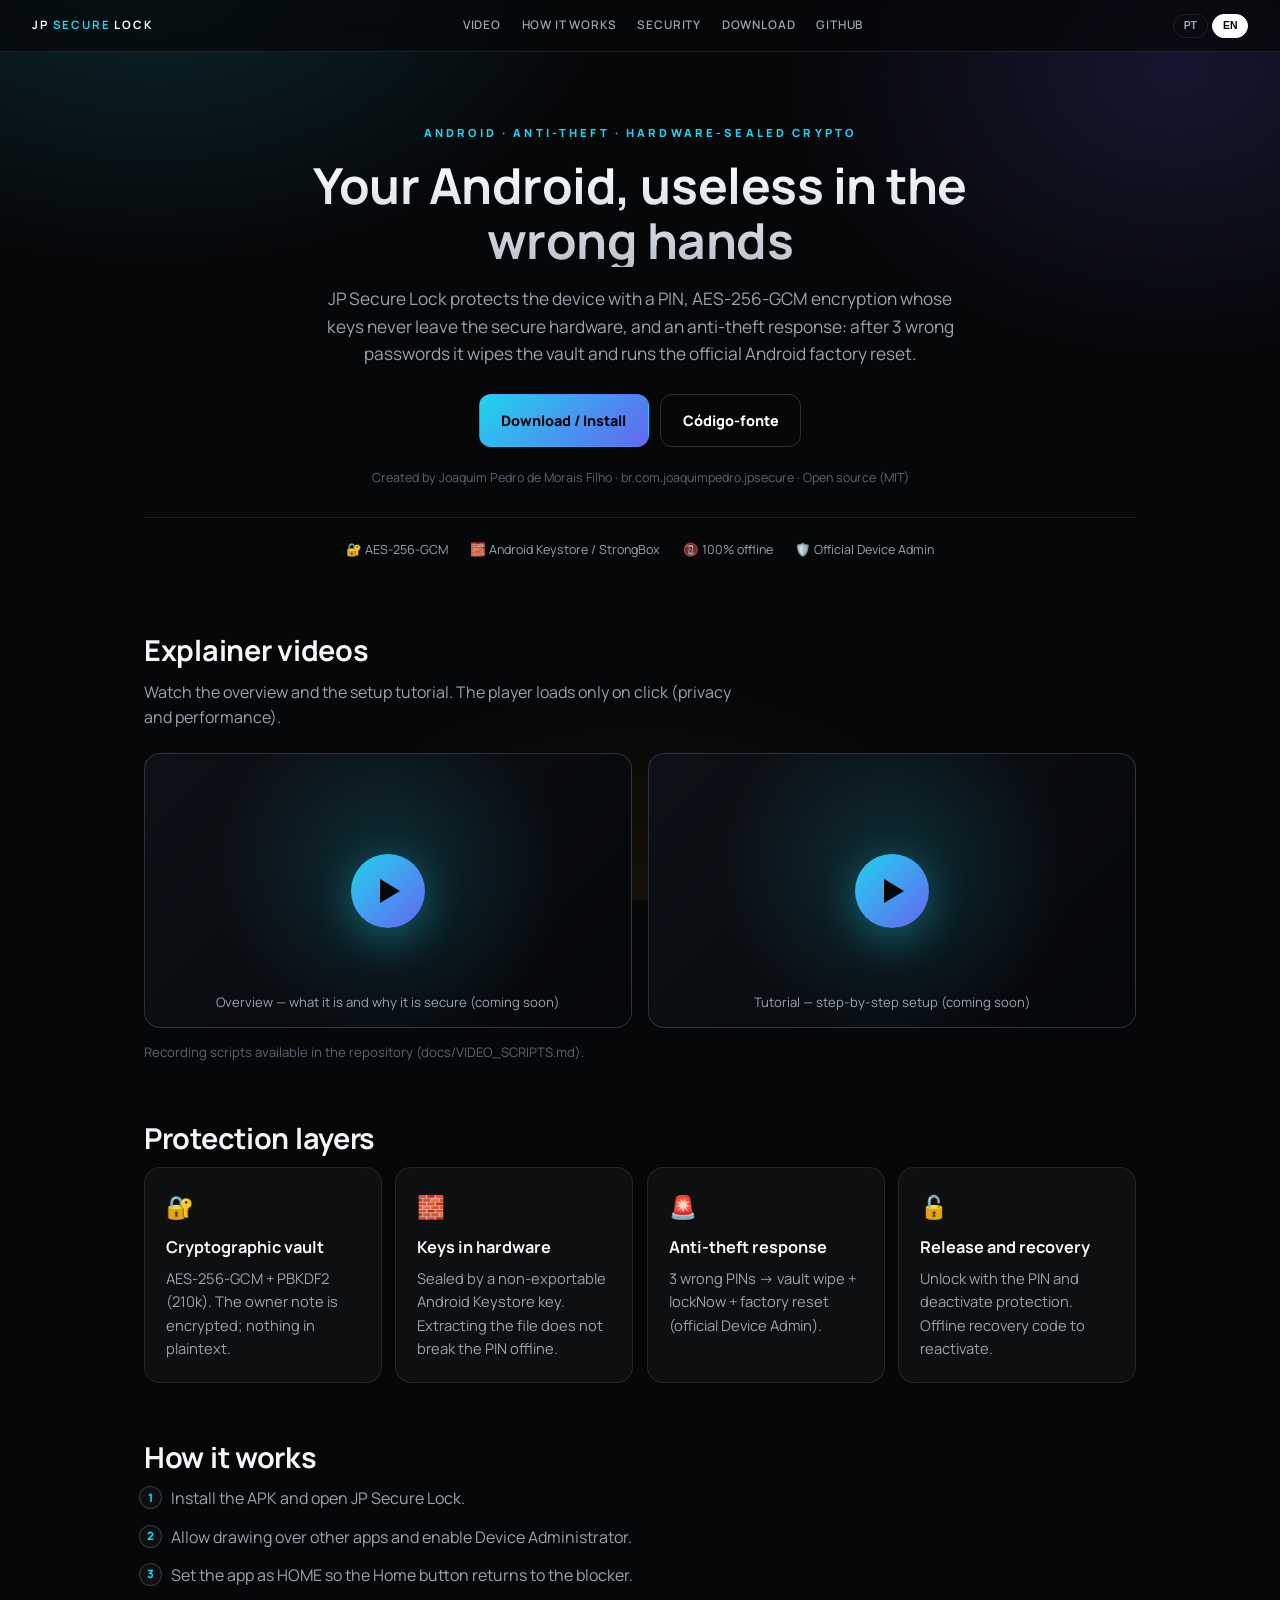
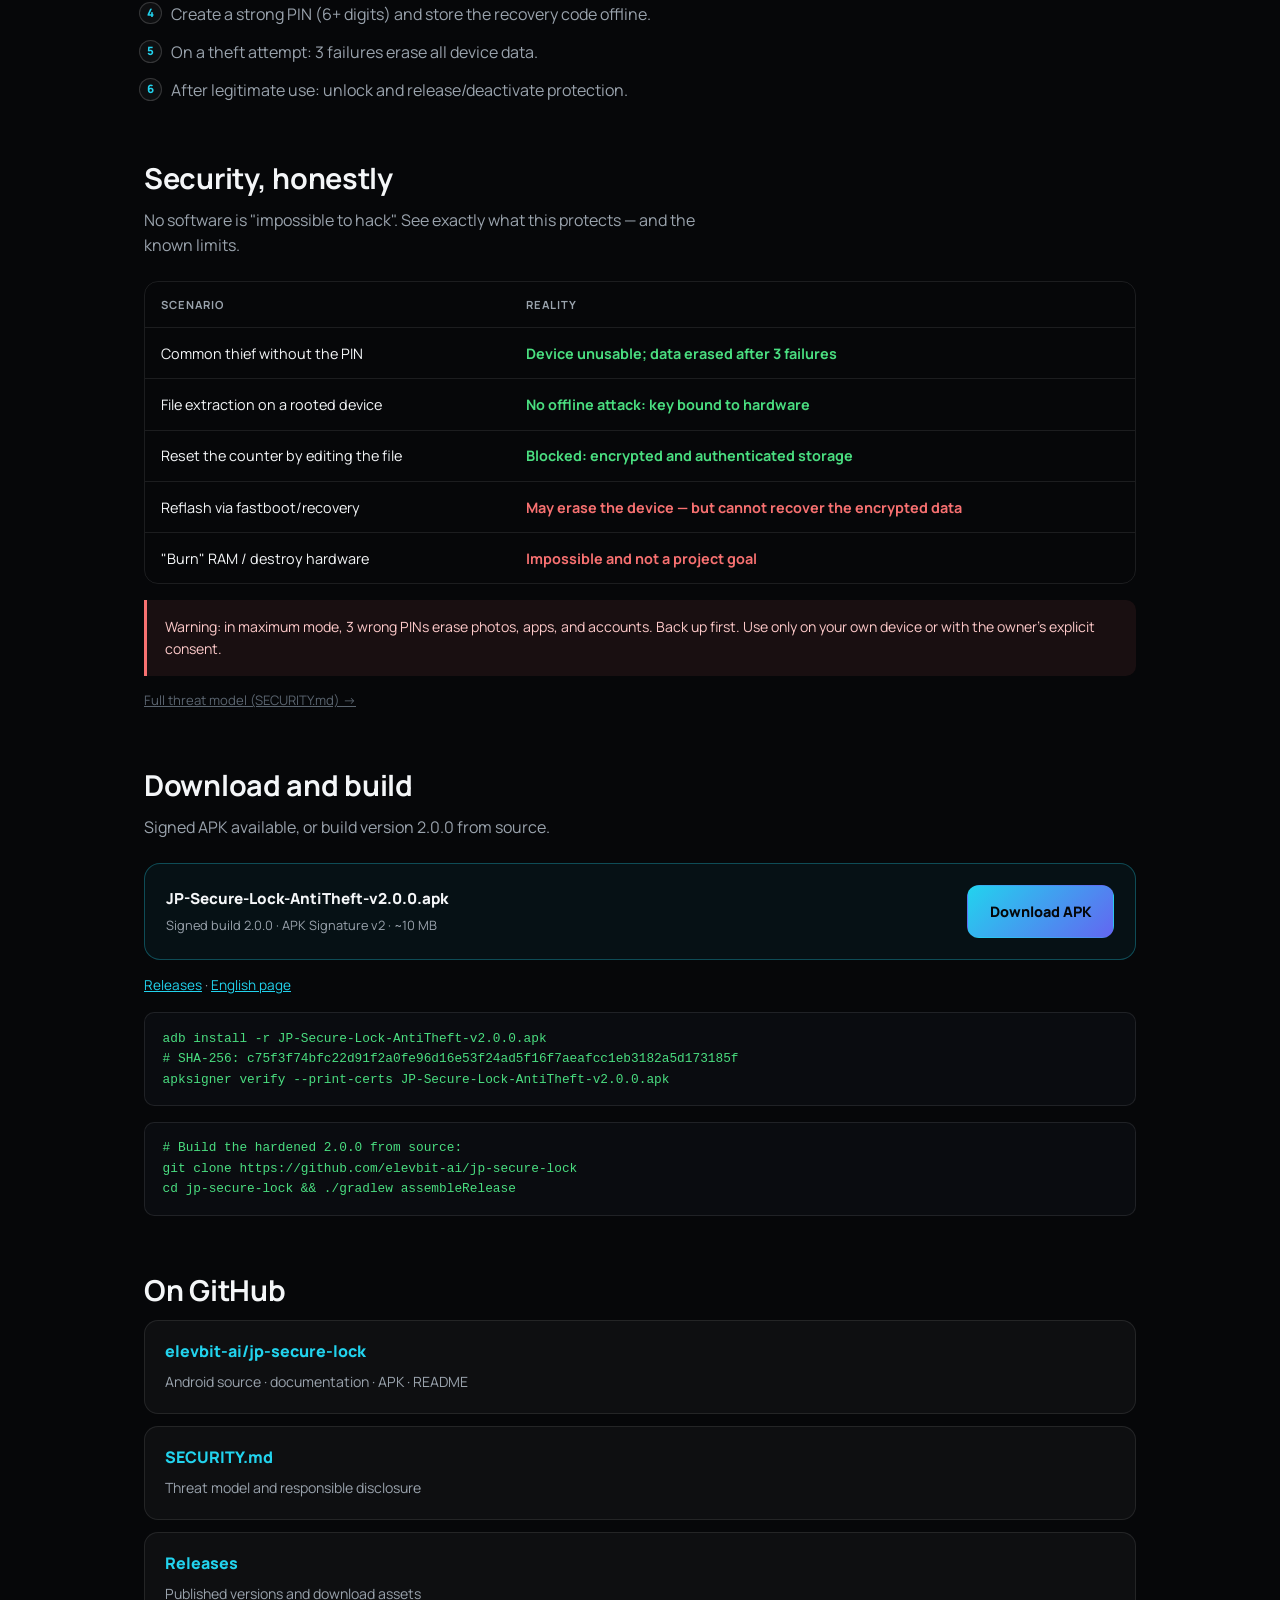
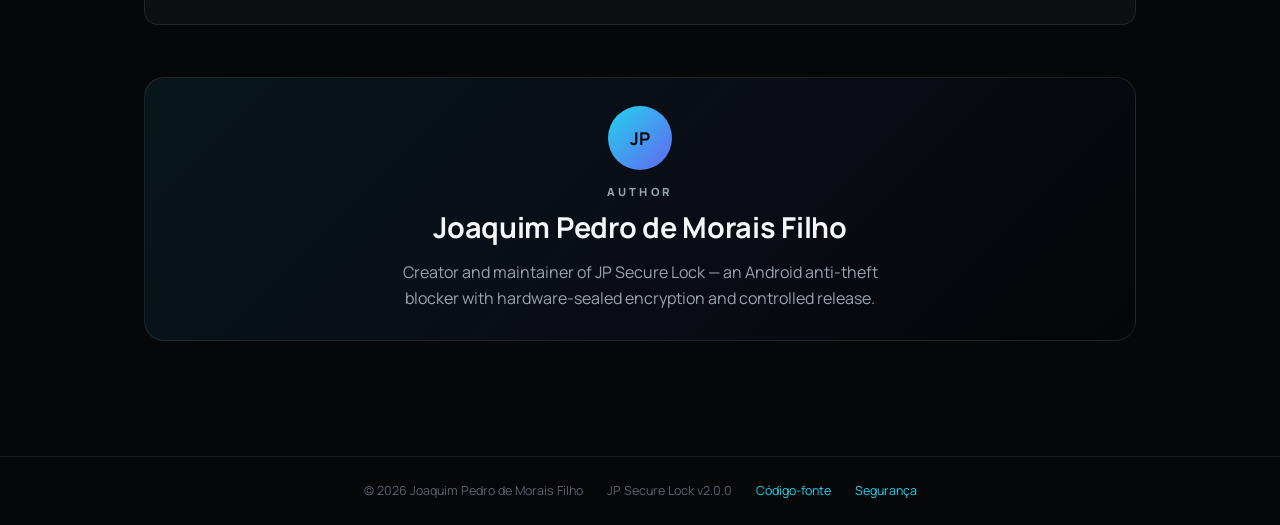
==== commit 408ece93: "Publica APK 2.0.0 assinado e atualiza links de download (site + README) - docs/downloads/JP-Secure-L" ====
--- a/docs/index.html
+++ b/docs/index.html
@@ -142,18 +142,18 @@
       <p class="sub" data-i18n="dl_lead">APK assinado disponível, ou compile a versão 2.0.0 a partir do código.</p>
       <div class="dl-box">
         <div>
-          <div class="file-name">JP-Secure-Lock-AntiTheft-v1.4.0.apk</div>
-          <div class="file-sub" data-i18n="dl_sub">Última build assinada · APK Signature v2 · ~14 MB</div>
+          <div class="file-name">JP-Secure-Lock-AntiTheft-v2.0.0.apk</div>
+          <div class="file-sub" data-i18n="dl_sub">Build assinada 2.0.0 · APK Signature v2 · ~10 MB</div>
         </div>
-        <a class="btn primary" href="downloads/JP-Secure-Lock-AntiTheft-v1.4.0.apk" download data-i18n="cta_dl2">Baixar APK</a>
+        <a class="btn primary" href="downloads/JP-Secure-Lock-AntiTheft-v2.0.0.apk" download data-i18n="cta_dl2">Baixar APK</a>
       </div>
       <p class="alt-dl">
         <a href="https://github.com/elevbit-ai/jp-secure-lock/releases" data-i18n="dl_rel">Releases</a> ·
         <a href="en/index.html">English page</a>
       </p>
-      <pre class="code" data-i18n="dl_code">adb install -r JP-Secure-Lock-AntiTheft-v1.4.0.apk
-# Verifique antes de instalar:
-apksigner verify --print-certs JP-Secure-Lock-AntiTheft-v1.4.0.apk</pre>
+      <pre class="code" data-i18n="dl_code">adb install -r JP-Secure-Lock-AntiTheft-v2.0.0.apk
+# SHA-256: c75f3f74bfc22d91f2a0fe96d16e53f24ad5f16f7aeafcc1eb3182a5d173185f
+apksigner verify --print-certs JP-Secure-Lock-AntiTheft-v2.0.0.apk</pre>
       <pre class="code" data-i18n="dl_build"># Compilar a versão 2.0.0 (endurecida) do código:
 git clone https://github.com/elevbit-ai/jp-secure-lock
 cd jp-secure-lock && ./gradlew assembleRelease</pre>
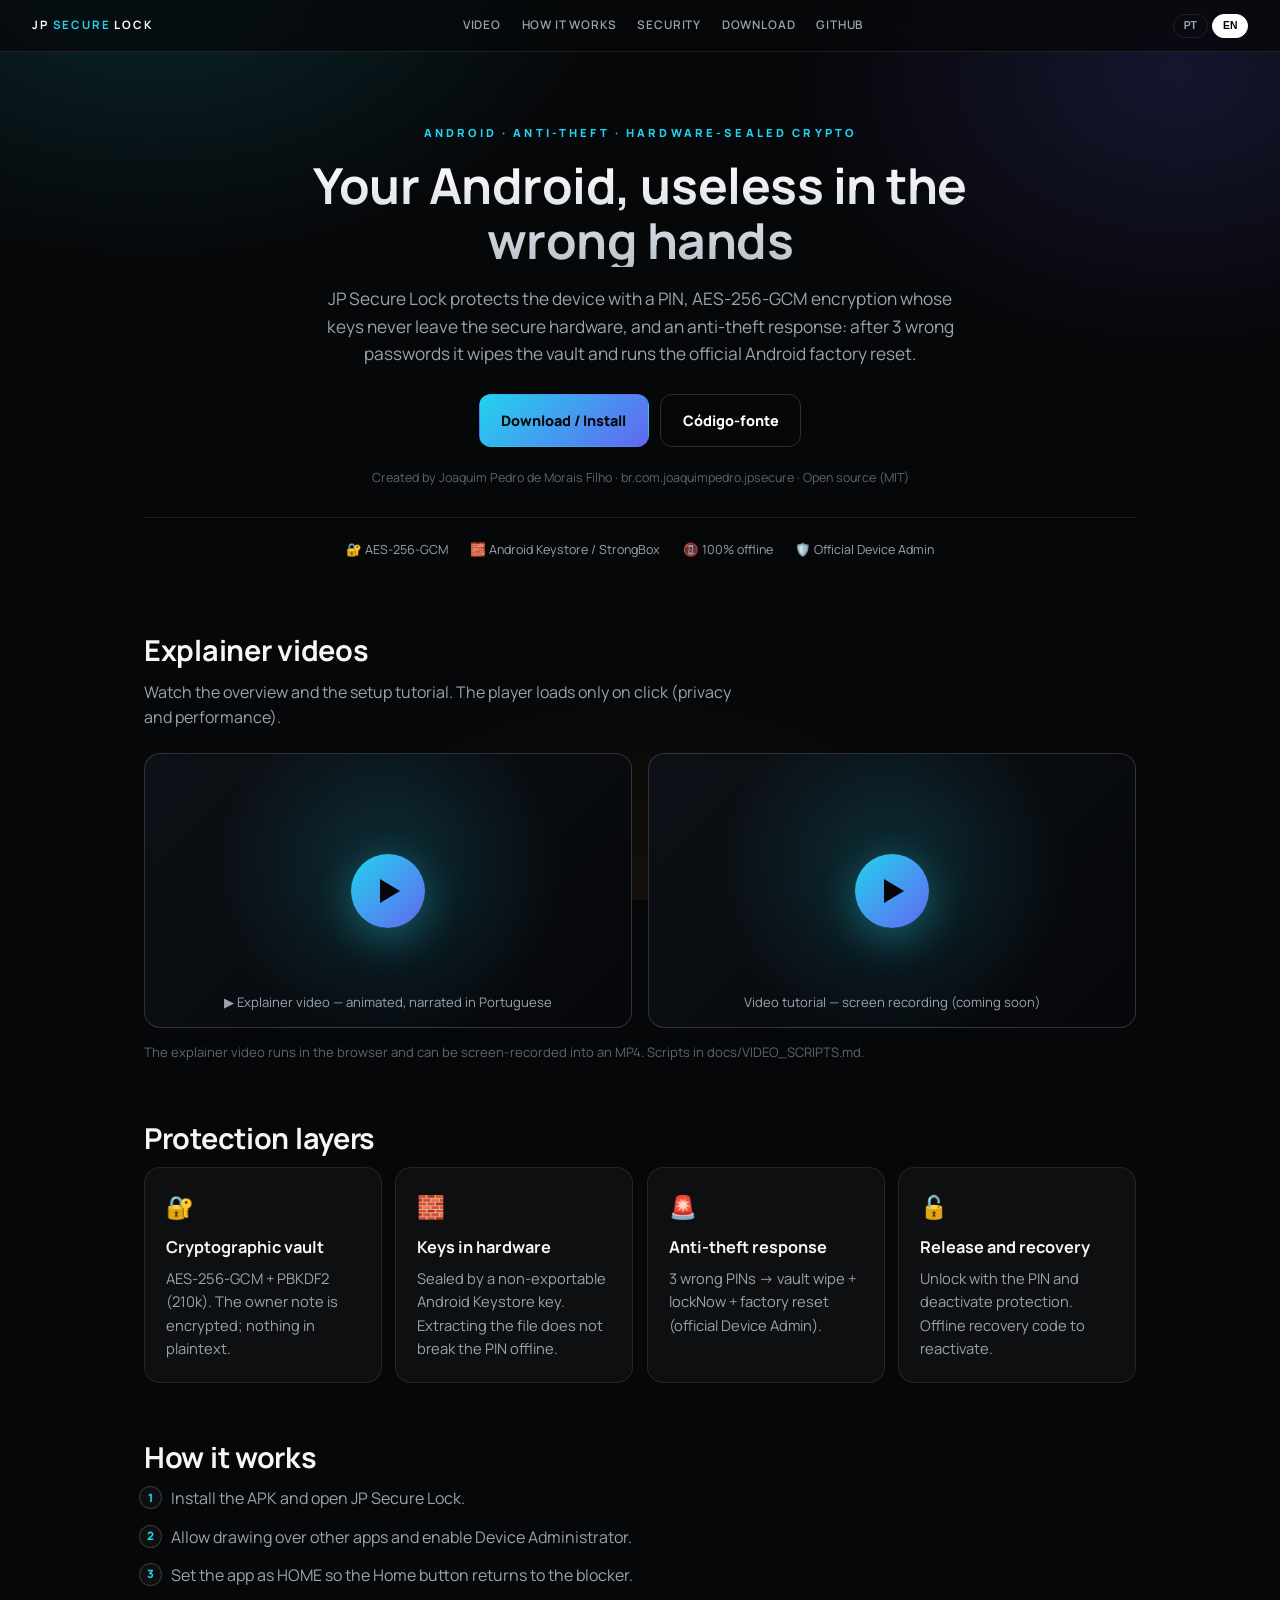
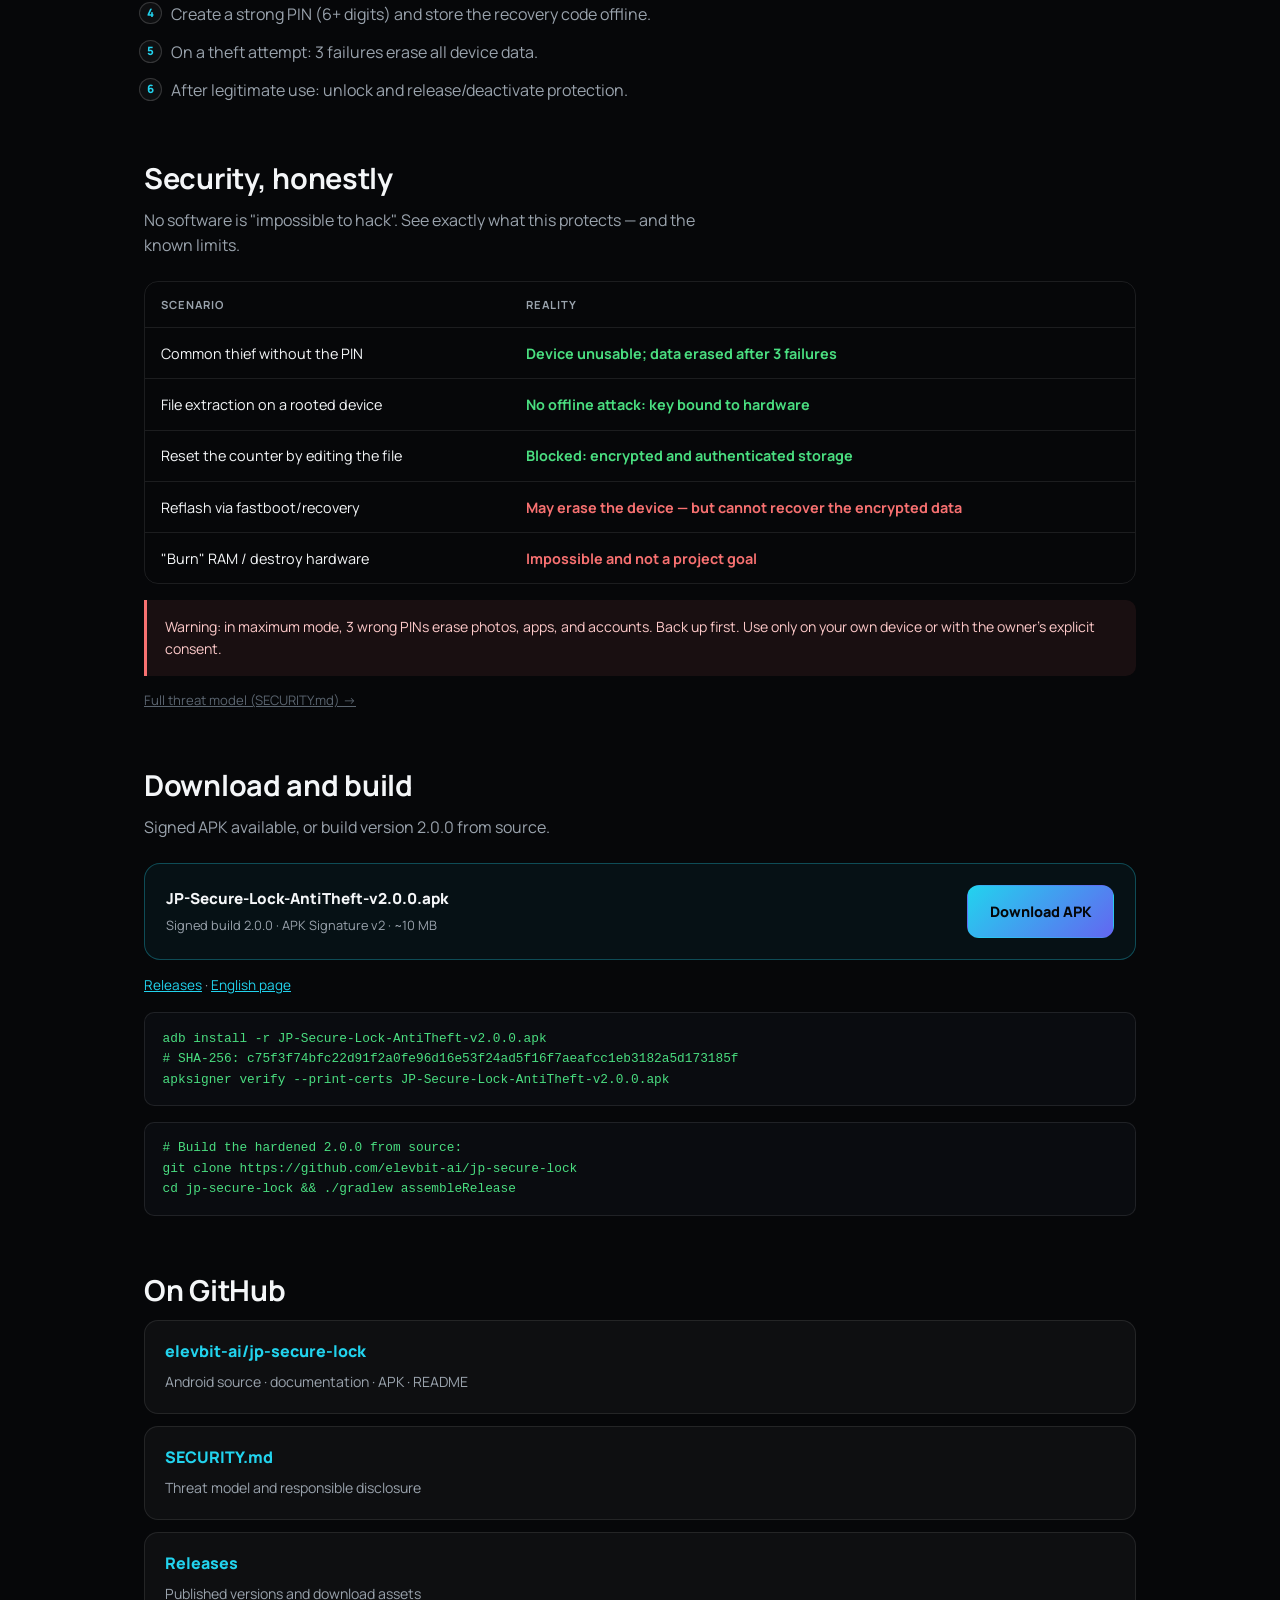
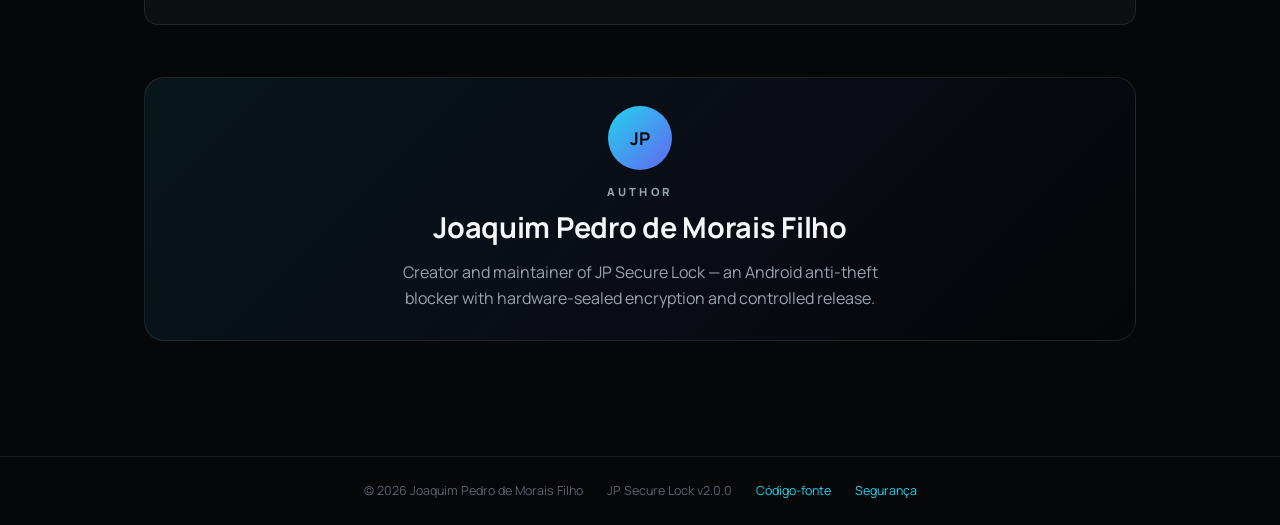
==== commit 2b111ffc: "Adiciona video explicativo animado (PT, narrado) e integra ao site - docs/video.html: player em cena" ====
--- a/docs/index.html
+++ b/docs/index.html
@@ -63,19 +63,19 @@
       <p class="sub" data-i18n="video_sub">Assista à visão geral e ao tutorial de configuração. O player só carrega ao clicar (privacidade e performance).</p>
       <div class="video-grid">
         <div>
-          <div class="video-embed" data-embed="" role="button" tabindex="0" aria-label="Reproduzir vídeo de visão geral">
+          <a class="video-embed" href="video.html" aria-label="Abrir o vídeo explicativo animado com narração">
             <div class="play" aria-hidden="true"></div>
-            <div class="vlabel" data-i18n="video_1">Visão geral — o que é e por que é seguro (em breve)</div>
-          </div>
+            <div class="vlabel" data-i18n="video_1">▶ Vídeo explicativo — animado, com narração em português</div>
+          </a>
         </div>
         <div>
           <div class="video-embed" data-embed="" role="button" tabindex="0" aria-label="Reproduzir tutorial de configuração">
             <div class="play" aria-hidden="true"></div>
-            <div class="vlabel" data-i18n="video_2">Tutorial — configuração passo a passo (em breve)</div>
+            <div class="vlabel" data-i18n="video_2">Tutorial em vídeo — gravação de tela (em breve)</div>
           </div>
         </div>
       </div>
-      <p class="video-note" data-i18n="video_note">Roteiros de gravação disponíveis no repositório (docs/VIDEO_SCRIPTS.md).</p>
+      <p class="video-note" data-i18n="video_note">O vídeo explicativo roda no navegador e pode ser gravado em tela para virar um MP4. Roteiros em docs/VIDEO_SCRIPTS.md.</p>
     </section>
 
     <section class="block">
--- a/docs/styles.css
+++ b/docs/styles.css
@@ -127,6 +127,7 @@
 .video-embed {
   position: relative; aspect-ratio: 16 / 9; border-radius: var(--radius);
   overflow: hidden; border: 1px solid var(--border-strong); cursor: pointer;
+  text-decoration: none; color: inherit;
   background:
     radial-gradient(circle at 50% 42%, rgba(34, 211, 238, 0.16), transparent 60%),
     linear-gradient(135deg, #0d1016, #05070a);
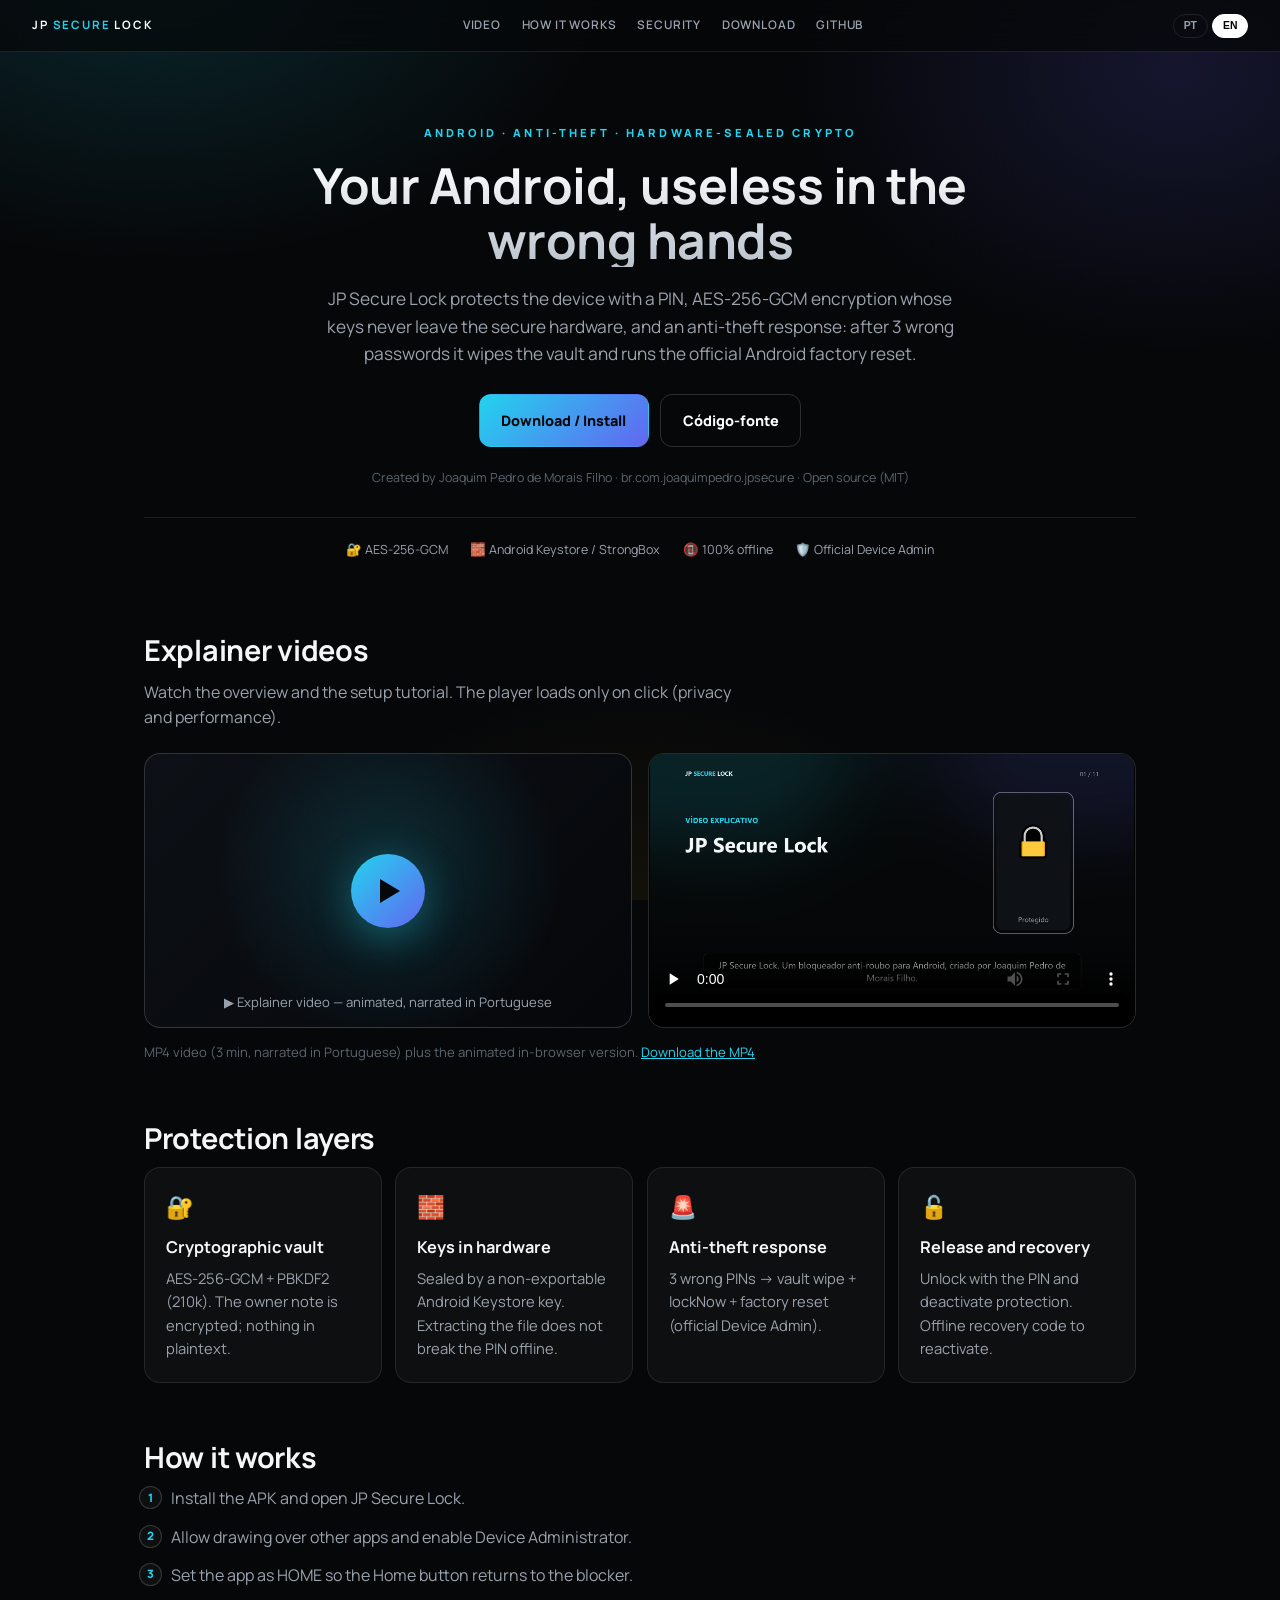
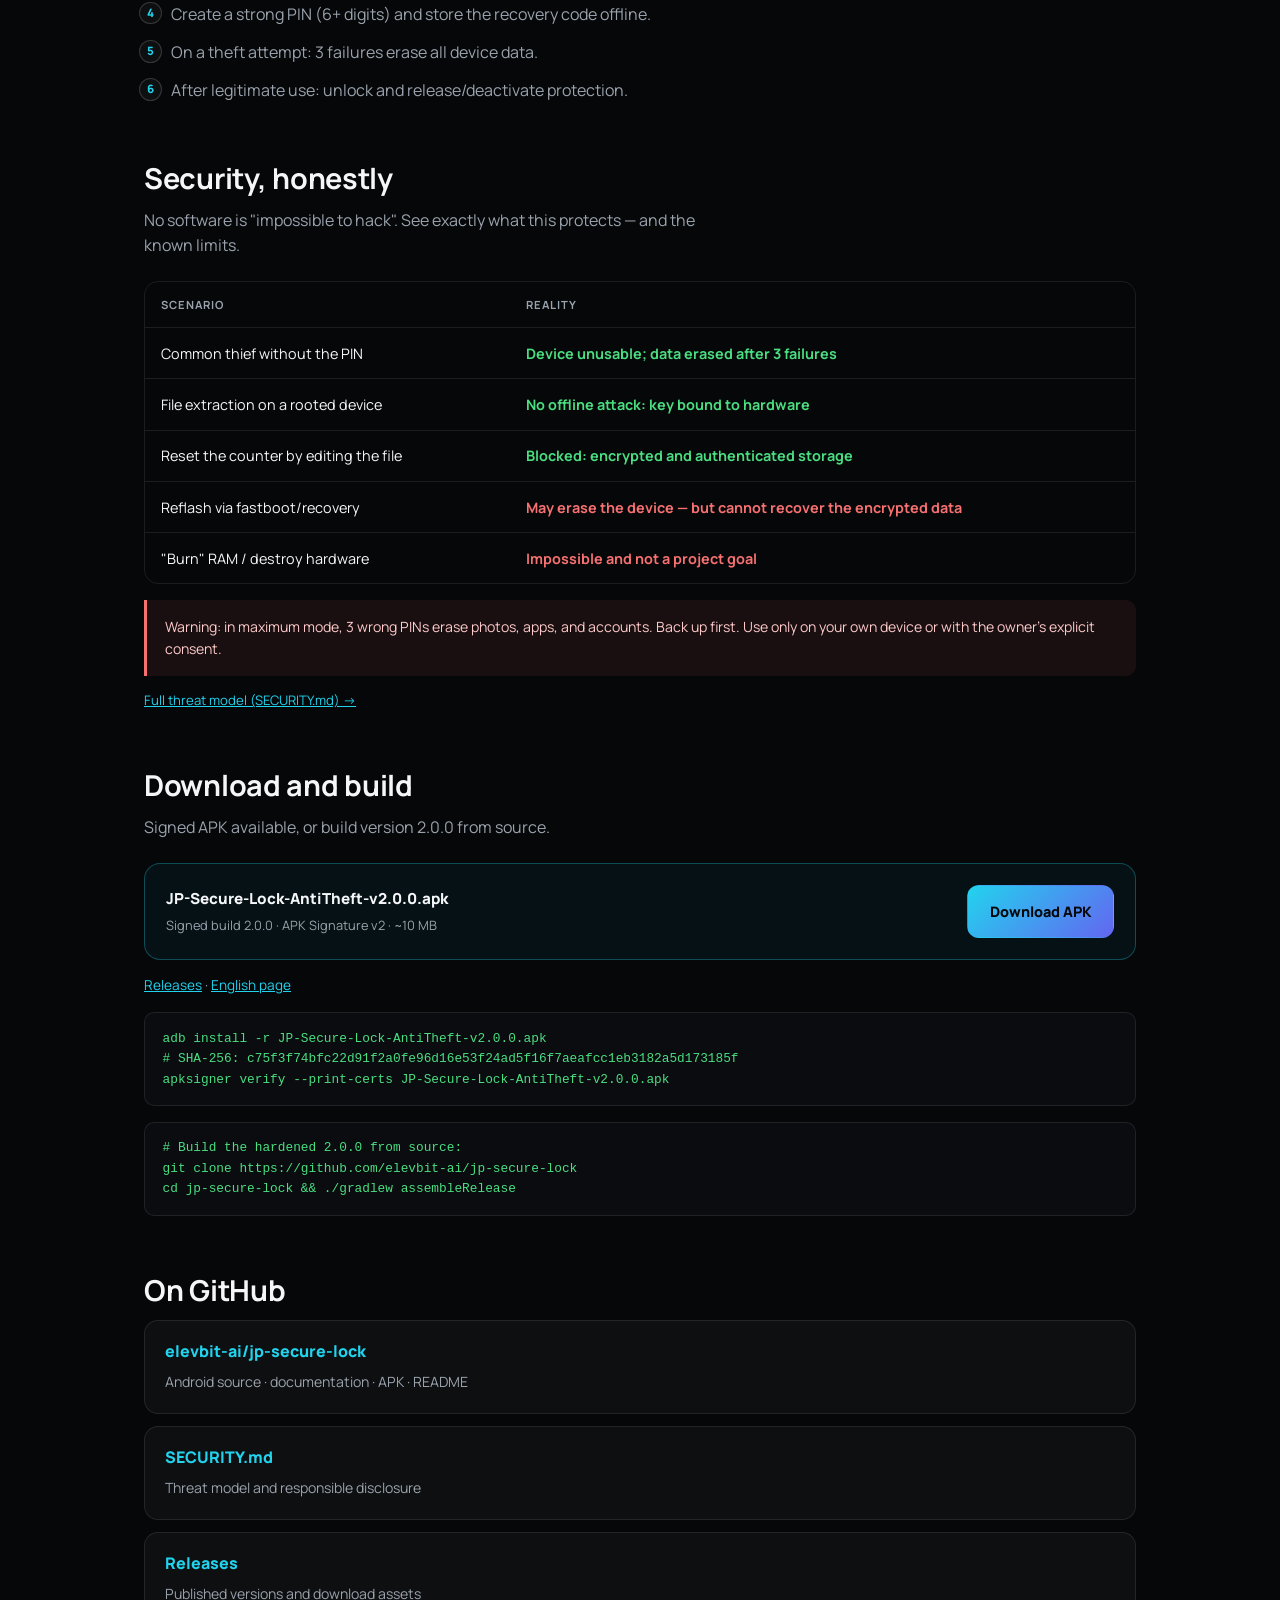
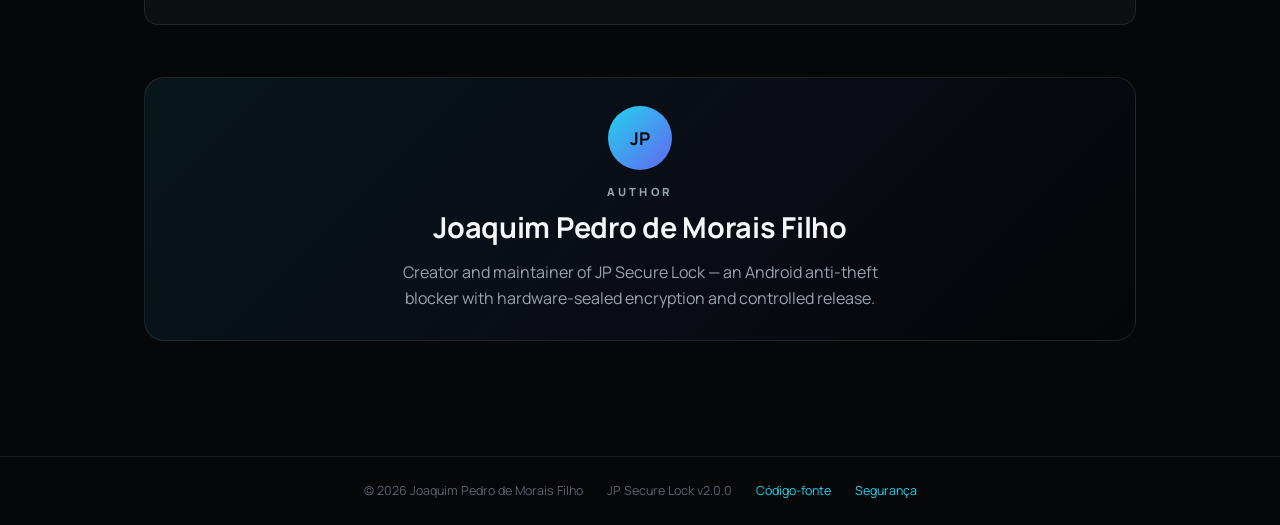
==== commit 5b06f3b8: "Adiciona video explicativo em MP4 (narrado em pt-BR) + player no site - docs/downloads/JP-Secure-Loc" ====
--- a/docs/index.html
+++ b/docs/index.html
@@ -69,13 +69,12 @@
           </a>
         </div>
         <div>
-          <div class="video-embed" data-embed="" role="button" tabindex="0" aria-label="Reproduzir tutorial de configuração">
-            <div class="play" aria-hidden="true"></div>
-            <div class="vlabel" data-i18n="video_2">Tutorial em vídeo — gravação de tela (em breve)</div>
-          </div>
+          <video class="v-native" controls preload="none" poster="downloads/video-poster.jpg" aria-label="Vídeo explicativo em MP4">
+            <source src="downloads/JP-Secure-Lock-Explicativo.mp4" type="video/mp4" />
+          </video>
         </div>
       </div>
-      <p class="video-note" data-i18n="video_note">O vídeo explicativo roda no navegador e pode ser gravado em tela para virar um MP4. Roteiros em docs/VIDEO_SCRIPTS.md.</p>
+      <p class="video-note"><span data-i18n="video_note">Vídeo em MP4 (3 min, narrado em português) e a versão animada no navegador.</span> <a href="downloads/JP-Secure-Lock-Explicativo.mp4" download data-i18n="video_dl">Baixar o MP4</a></p>
     </section>
 
     <section class="block">
--- a/docs/styles.css
+++ b/docs/styles.css
@@ -144,6 +144,9 @@
 .video-embed .play::after { content: ''; border-style: solid; border-width: 12px 0 12px 20px; border-color: transparent transparent transparent #05070a; margin-left: 4px; }
 .video-embed .vlabel { position: absolute; bottom: 14px; left: 16px; right: 16px; color: var(--muted); font-size: 0.82rem; }
 .video-note { margin-top: 0.9rem; color: var(--faint); font-size: 0.82rem; }
+.video-note a { color: var(--brand); }
+.v-native { width: 100%; aspect-ratio: 16 / 9; border-radius: var(--radius);
+  border: 1px solid var(--border-strong); background: #000; display: block; }
 .video-grid { display: grid; gap: 1rem; }
 
 /* Steps */
